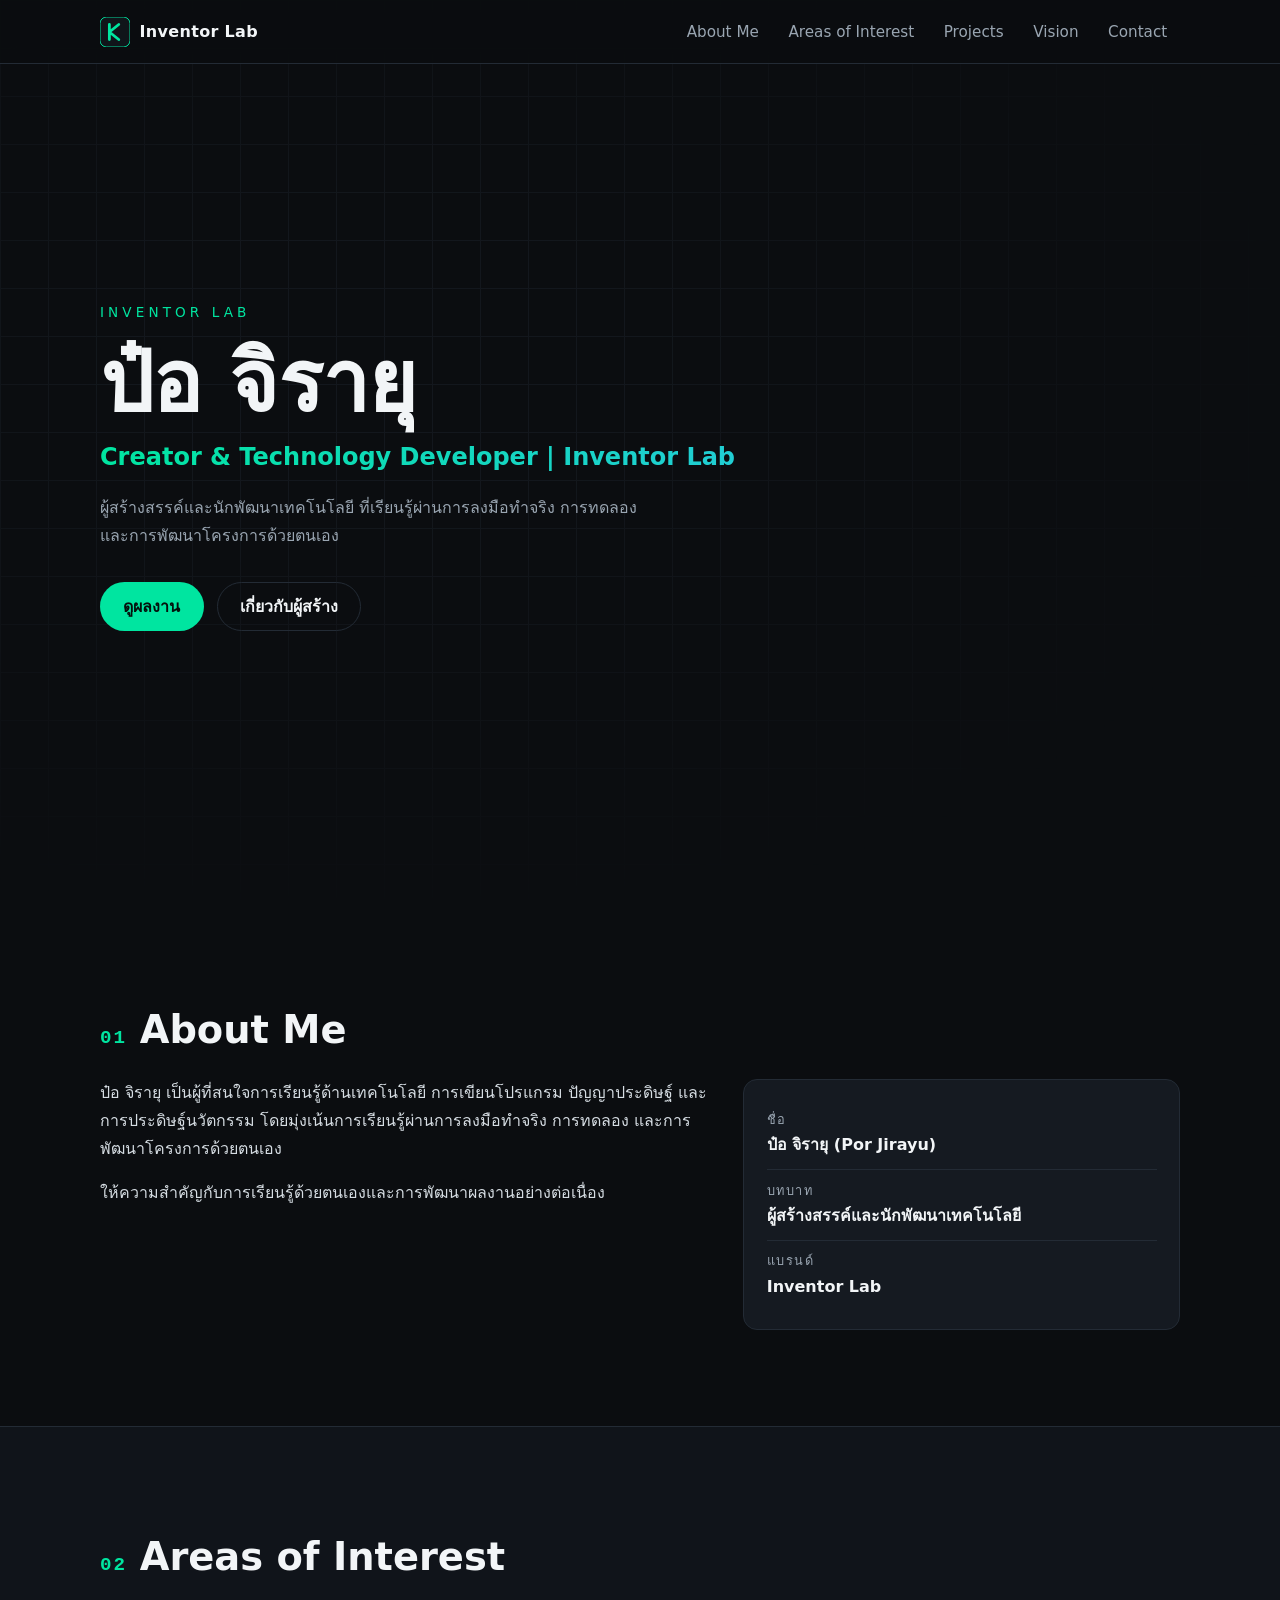
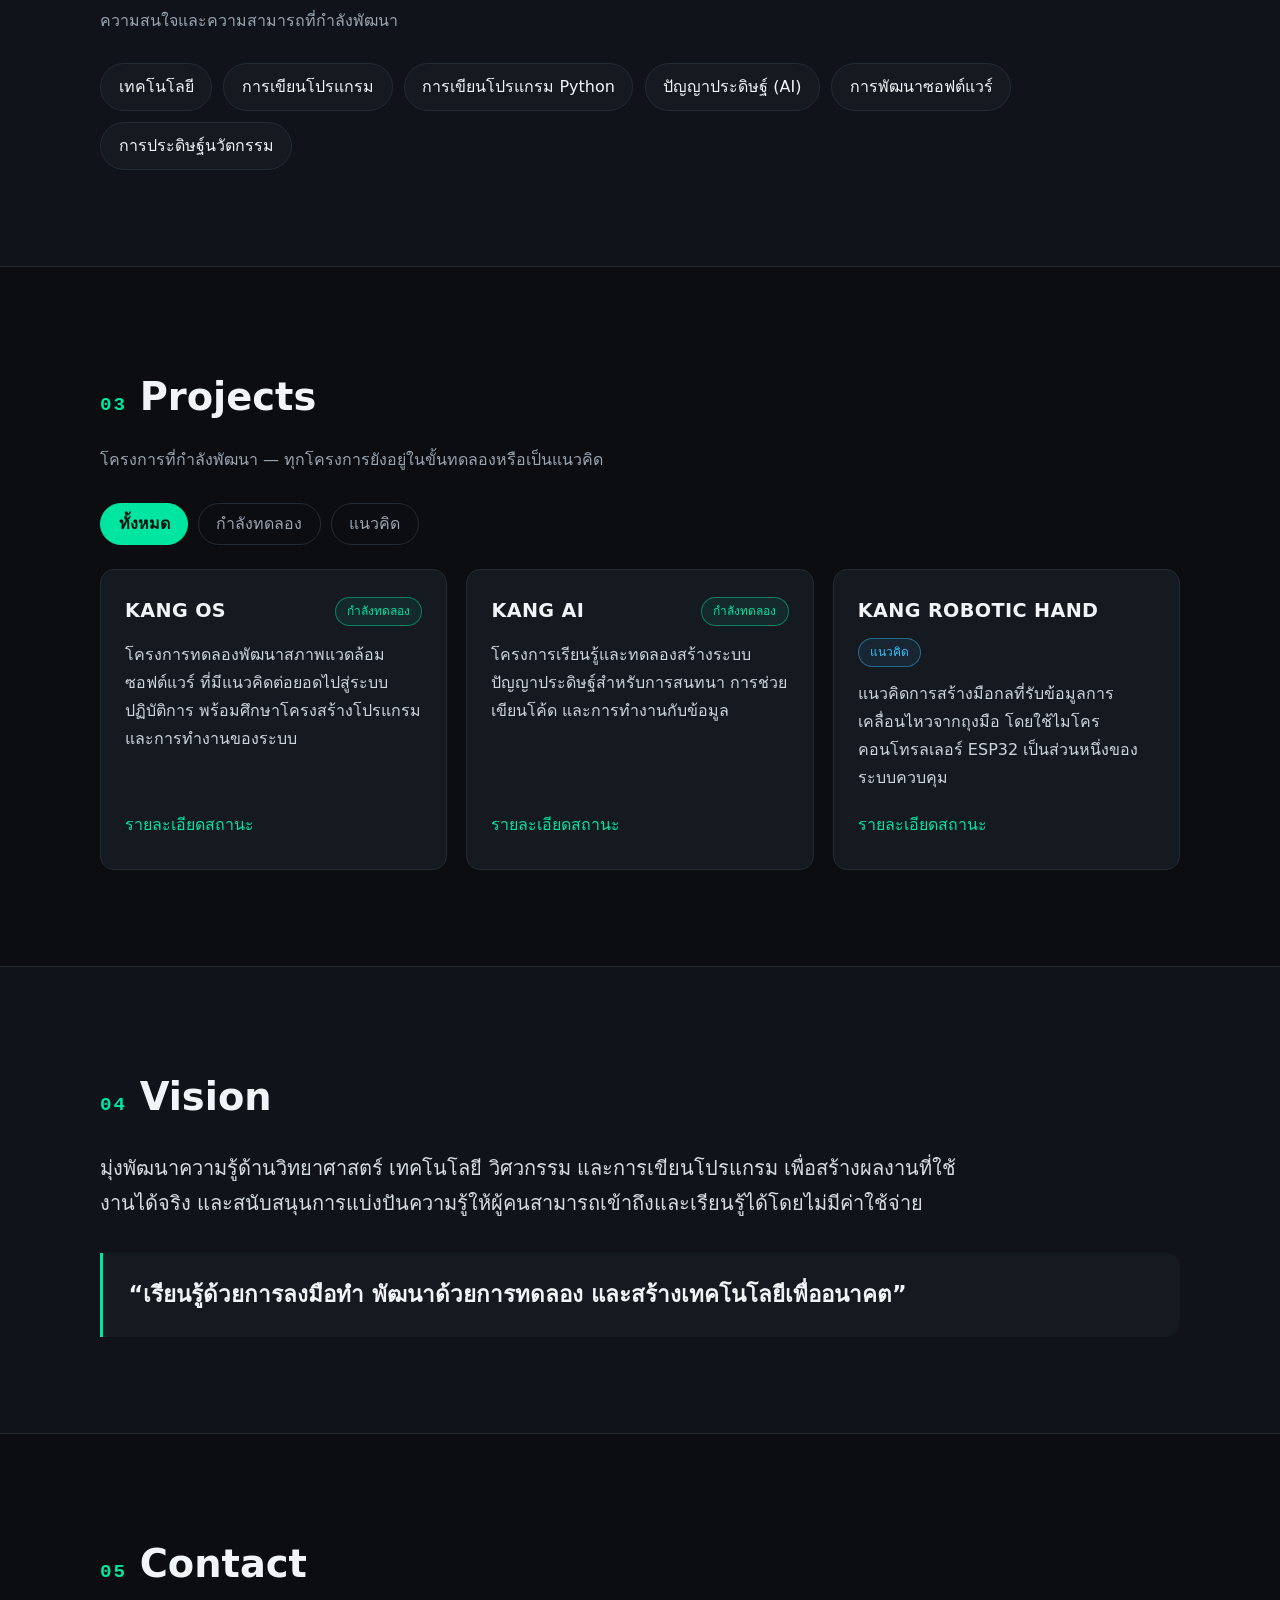
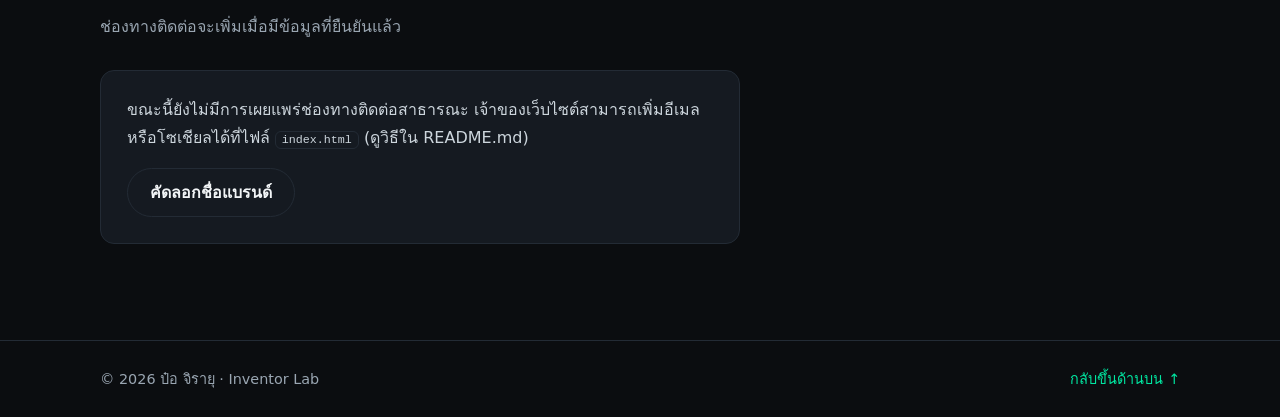
==== index.html @ e7d6ee00 "Inventor-leb" ====
<!DOCTYPE html>
<html lang="th">
<head>
  <meta charset="UTF-8">
  <meta name="viewport" content="width=device-width, initial-scale=1.0">
  <title>ป๋อ จิรายุ | Inventor Lab – Creator &amp; Technology Developer</title>
  <meta name="description" content="เว็บไซต์แนะนำตัวและผลงานของ ป๋อ จิรายุ (Por Jirayu) ผู้สร้างสรรค์และนักพัฒนาเทคโนโลยี ภายใต้ชื่อ Inventor Lab – KANG OS, KANG AI และ KANG ROBOTIC HAND">
  <meta name="author" content="ป๋อ จิรายุ">
  <meta name="theme-color" content="#0b0d10">
  <link rel="canonical" href="https://YOUR-USERNAME.github.io/YOUR-REPO/">

  <!-- Open Graph -->
  <meta property="og:type" content="website">
  <meta property="og:title" content="ป๋อ จิรายุ | Inventor Lab">
  <meta property="og:description" content="Creator &amp; Technology Developer – เรียนรู้ด้วยการลงมือทำ พัฒนาด้วยการทดลอง และสร้างเทคโนโลยีเพื่ออนาคต">
  <meta property="og:locale" content="th_TH">
  <meta property="og:url" content="https://YOUR-USERNAME.github.io/YOUR-REPO/">
  <meta name="twitter:card" content="summary">
  <meta name="twitter:title" content="ป๋อ จิรายุ | Inventor Lab">
  <meta name="twitter:description" content="Creator &amp; Technology Developer | Inventor Lab">

  <link rel="icon" href="data:image/svg+xml,%3Csvg xmlns='http://www.w3.org/2000/svg' viewBox='0 0 64 64'%3E%3Crect width='64' height='64' rx='14' fill='%230b0d10'/%3E%3Cpath d='M18 16v32M18 32l20-16M18 32l20 16' stroke='%2300e5a0' stroke-width='6' fill='none' stroke-linecap='round' stroke-linejoin='round'/%3E%3C/svg%3E">
  <link rel="stylesheet" href="style.css">

  <script type="application/ld+json">
  {
    "@context": "https://schema.org",
    "@type": "Person",
    "name": "ป๋อ จิรายุ",
    "alternateName": "Por Jirayu",
    "jobTitle": "ผู้สร้างสรรค์และนักพัฒนาเทคโนโลยี",
    "brand": { "@type": "Brand", "name": "Inventor Lab" },
    "knowsAbout": ["เทคโนโลยี", "การเขียนโปรแกรม", "ปัญญาประดิษฐ์", "การประดิษฐ์นวัตกรรม"]
  }
  </script>
</head>
<body>
  <a class="skip-link" href="#main">ข้ามไปยังเนื้อหา</a>

  <header class="site-header" id="top">
    <nav class="nav container" aria-label="เมนูหลัก">
      <a class="brand" href="#hero" aria-label="Inventor Lab – กลับสู่หน้าแรก">
        <svg class="brand-mark" viewBox="0 0 64 64" width="30" height="30" aria-hidden="true" focusable="false">
          <rect width="64" height="64" rx="14" fill="#10151a" stroke="#00e5a0" stroke-width="2"/>
          <path d="M20 16v32M20 32l20-16M20 32l20 16" stroke="#00e5a0" stroke-width="6" fill="none" stroke-linecap="round" stroke-linejoin="round"/>
        </svg>
        <span>Inventor&nbsp;Lab</span>
      </a>
      <button class="nav-toggle" id="navToggle" type="button" aria-expanded="false" aria-controls="navMenu" aria-label="เปิดหรือปิดเมนู">
        <span class="bar"></span><span class="bar"></span><span class="bar"></span>
      </button>
      <ul class="nav-menu" id="navMenu">
        <li><a href="#about">About Me</a></li>
        <li><a href="#interests">Areas of Interest</a></li>
        <li><a href="#projects">Projects</a></li>
        <li><a href="#vision">Vision</a></li>
        <li><a href="#contact">Contact</a></li>
      </ul>
    </nav>
    <div class="progress" id="progress" aria-hidden="true"></div>
  </header>

  <main id="main">
    <!-- HERO -->
    <section class="hero" id="hero" aria-labelledby="hero-title">
      <div class="container hero-inner">
        <p class="eyebrow reveal">Inventor Lab</p>
        <h1 id="hero-title" class="reveal">ป๋อ จิรายุ</h1>
        <p class="tagline reveal">Creator &amp; Technology Developer | Inventor Lab</p>
        <p class="hero-desc reveal">ผู้สร้างสรรค์และนักพัฒนาเทคโนโลยี ที่เรียนรู้ผ่านการลงมือทำจริง การทดลอง และการพัฒนาโครงการด้วยตนเอง</p>
        <div class="hero-actions reveal">
          <a class="btn btn-primary" href="#projects">ดูผลงาน</a>
          <a class="btn btn-ghost" href="#about">เกี่ยวกับผู้สร้าง</a>
        </div>
      </div>
      <div class="grid-bg" aria-hidden="true"></div>
    </section>

    <!-- ABOUT -->
    <section class="section" id="about" aria-labelledby="about-title">
      <div class="container">
        <h2 id="about-title" class="section-title reveal"><span class="idx">01</span> About Me</h2>
        <div class="about-grid">
          <div class="reveal">
            <p>ป๋อ จิรายุ เป็นผู้ที่สนใจการเรียนรู้ด้านเทคโนโลยี การเขียนโปรแกรม ปัญญาประดิษฐ์ และการประดิษฐ์นวัตกรรม โดยมุ่งเน้นการเรียนรู้ผ่านการลงมือทำจริง การทดลอง และการพัฒนาโครงการด้วยตนเอง</p>
            <p>ให้ความสำคัญกับการเรียนรู้ด้วยตนเองและการพัฒนาผลงานอย่างต่อเนื่อง</p>
          </div>
          <dl class="facts reveal">
            <div><dt>ชื่อ</dt><dd>ป๋อ จิรายุ (Por Jirayu)</dd></div>
            <div><dt>บทบาท</dt><dd>ผู้สร้างสรรค์และนักพัฒนาเทคโนโลยี</dd></div>
            <div><dt>แบรนด์</dt><dd>Inventor Lab</dd></div>
          </dl>
        </div>
      </div>
    </section>

    <!-- INTERESTS -->
    <section class="section alt" id="interests" aria-labelledby="interests-title">
      <div class="container">
        <h2 id="interests-title" class="section-title reveal"><span class="idx">02</span> Areas of Interest</h2>
        <p class="section-lead reveal">ความสนใจและความสามารถที่กำลังพัฒนา</p>
        <ul class="chips reveal">
          <li>เทคโนโลยี</li>
          <li>การเขียนโปรแกรม</li>
          <li>การเขียนโปรแกรม Python</li>
          <li>ปัญญาประดิษฐ์ (AI)</li>
          <li>การพัฒนาซอฟต์แวร์</li>
          <li>การประดิษฐ์นวัตกรรม</li>
        </ul>
      </div>
    </section>

    <!-- PROJECTS -->
    <section class="section" id="projects" aria-labelledby="projects-title">
      <div class="container">
        <h2 id="projects-title" class="section-title reveal"><span class="idx">03</span> Projects</h2>
        <p class="section-lead reveal">โครงการที่กำลังพัฒนา — ทุกโครงการยังอยู่ในขั้นทดลองหรือเป็นแนวคิด</p>

        <div class="filters reveal" role="group" aria-label="กรองโปรเจกต์ตามสถานะ">
          <button type="button" class="filter is-active" data-filter="all" aria-pressed="true">ทั้งหมด</button>
          <button type="button" class="filter" data-filter="experiment" aria-pressed="false">กำลังทดลอง</button>
          <button type="button" class="filter" data-filter="concept" aria-pressed="false">แนวคิด</button>
        </div>

        <div class="cards" id="cards">
          <article class="card reveal" data-status="experiment">
            <div class="card-top">
              <h3>KANG OS</h3>
              <span class="badge badge-exp">กำลังทดลอง</span>
            </div>
            <p>โครงการทดลองพัฒนาสภาพแวดล้อมซอฟต์แวร์ ที่มีแนวคิดต่อยอดไปสู่ระบบปฏิบัติการ พร้อมศึกษาโครงสร้างโปรแกรมและการทำงานของระบบ</p>
            <button type="button" class="card-more" aria-expanded="false">รายละเอียดสถานะ</button>
            <p class="card-note" hidden>ปัจจุบันเป็นโครงการทดลองและศึกษา ยังไม่ใช่ระบบปฏิบัติการที่สมบูรณ์หรือเผยแพร่แล้ว</p>
          </article>

          <article class="card reveal" data-status="experiment">
            <div class="card-top">
              <h3>KANG AI</h3>
              <span class="badge badge-exp">กำลังทดลอง</span>
            </div>
            <p>โครงการเรียนรู้และทดลองสร้างระบบปัญญาประดิษฐ์สำหรับการสนทนา การช่วยเขียนโค้ด และการทำงานกับข้อมูล</p>
            <button type="button" class="card-more" aria-expanded="false">รายละเอียดสถานะ</button>
            <p class="card-note" hidden>ปัจจุบันเป็นโครงการเรียนรู้และทดลอง ยังอยู่ระหว่างการพัฒนา</p>
          </article>

          <article class="card reveal" data-status="concept">
            <div class="card-top">
              <h3>KANG ROBOTIC HAND</h3>
              <span class="badge badge-concept">แนวคิด</span>
            </div>
            <p>แนวคิดการสร้างมือกลที่รับข้อมูลการเคลื่อนไหวจากถุงมือ โดยใช้ไมโครคอนโทรลเลอร์ ESP32 เป็นส่วนหนึ่งของระบบควบคุม</p>
            <button type="button" class="card-more" aria-expanded="false">รายละเอียดสถานะ</button>
            <p class="card-note" hidden>ปัจจุบันอยู่ในระดับแนวคิด ยังไม่ใช่ผลิตภัณฑ์ที่สร้างเสร็จ</p>
          </article>
        </div>
        <p class="empty" id="emptyMsg" hidden>ไม่มีโปรเจกต์ในหมวดนี้</p>
      </div>
    </section>

    <!-- VISION -->
    <section class="section alt" id="vision" aria-labelledby="vision-title">
      <div class="container">
        <h2 id="vision-title" class="section-title reveal"><span class="idx">04</span> Vision</h2>
        <p class="vision-text reveal">มุ่งพัฒนาความรู้ด้านวิทยาศาสตร์ เทคโนโลยี วิศวกรรม และการเขียนโปรแกรม เพื่อสร้างผลงานที่ใช้งานได้จริง และสนับสนุนการแบ่งปันความรู้ให้ผู้คนสามารถเข้าถึงและเรียนรู้ได้โดยไม่มีค่าใช้จ่าย</p>
        <blockquote class="quote reveal">
          <p>“เรียนรู้ด้วยการลงมือทำ พัฒนาด้วยการทดลอง และสร้างเทคโนโลยีเพื่ออนาคต”</p>
        </blockquote>
      </div>
    </section>

    <!-- CONTACT -->
    <section class="section" id="contact" aria-labelledby="contact-title">
      <div class="container">
        <h2 id="contact-title" class="section-title reveal"><span class="idx">05</span> Contact</h2>
        <p class="section-lead reveal">ช่องทางติดต่อจะเพิ่มเมื่อมีข้อมูลที่ยืนยันแล้ว</p>
        <div class="contact-box reveal">
          <p>ขณะนี้ยังไม่มีการเผยแพร่ช่องทางติดต่อสาธารณะ เจ้าของเว็บไซต์สามารถเพิ่มอีเมลหรือโซเชียลได้ที่ไฟล์ <code>index.html</code> (ดูวิธีใน README.md)</p>
          <button type="button" class="btn btn-ghost" id="copyBtn" data-copy="Inventor Lab – ป๋อ จิรายุ">คัดลอกชื่อแบรนด์</button>
          <span class="copy-status" id="copyStatus" role="status" aria-live="polite"></span>
        </div>
      </div>
    </section>
  </main>

  <footer class="site-footer">
    <div class="container footer-inner">
      <p>© <span id="year">2026</span> ป๋อ จิรายุ · Inventor Lab</p>
      <a href="#top">กลับขึ้นด้านบน ↑</a>
    </div>
  </footer>

  <script src="script.js" defer></script>
</body>
</html>
---- style.css ----
/* Inventor Lab – style.css */
:root {
  --bg: #0b0d10;
  --bg-alt: #10141a;
  --surface: #151a21;
  --border: #232b35;
  --text: #f2f5f7;
  --muted: #9aa6b2;
  --accent: #00e5a0;
  --accent-2: #38bdf8;
  --radius: 14px;
  --header-h: 64px;
}

*, *::before, *::after { box-sizing: border-box; }

html { scroll-behavior: smooth; scroll-padding-top: var(--header-h); }

body {
  margin: 0;
  font-family: "Noto Sans Thai", "Sarabun", system-ui, -apple-system, "Segoe UI", Roboto, sans-serif;
  background: var(--bg);
  color: var(--text);
  line-height: 1.75;
  -webkit-font-smoothing: antialiased;
}

img, svg { max-width: 100%; }
a { color: var(--accent); text-decoration: none; }
a:hover { text-decoration: underline; }
code { background: var(--surface); border: 1px solid var(--border); padding: 1px 6px; border-radius: 6px; font-size: .9em; }

.container { width: min(1080px, 100% - 2.5rem); margin-inline: auto; }

.skip-link {
  position: absolute; left: -999px; top: 0;
  background: var(--accent); color: #04110c; padding: .5rem 1rem; z-index: 200;
}
.skip-link:focus { left: .5rem; top: .5rem; }

:focus-visible { outline: 2px solid var(--accent-2); outline-offset: 3px; }

/* Header / Nav */
.site-header {
  position: fixed; inset: 0 0 auto 0; height: var(--header-h);
  background: rgba(11, 13, 16, .85);
  backdrop-filter: blur(10px);
  -webkit-backdrop-filter: blur(10px);
  border-bottom: 1px solid var(--border);
  z-index: 100;
}
.nav { height: var(--header-h); display: flex; align-items: center; justify-content: space-between; position: relative; }
.brand { display: flex; align-items: center; gap: .6rem; color: var(--text); font-weight: 700; letter-spacing: .02em; }
.brand:hover { text-decoration: none; }

.nav-menu { list-style: none; display: flex; gap: .25rem; margin: 0; padding: 0; }
.nav-menu a {
  display: block; padding: .5rem .8rem; border-radius: 8px;
  color: var(--muted); font-size: .95rem; transition: color .2s, background .2s;
}
.nav-menu a:hover { color: var(--text); background: var(--surface); text-decoration: none; }
.nav-menu a.active { color: var(--accent); }

.nav-toggle {
  display: none; background: none; border: 1px solid var(--border);
  border-radius: 10px; width: 44px; height: 44px; cursor: pointer;
  flex-direction: column; justify-content: center; align-items: center; gap: 5px;
}
.nav-toggle .bar { width: 20px; height: 2px; background: var(--text); transition: transform .25s, opacity .25s; }
.nav-toggle[aria-expanded="true"] .bar:nth-child(1) { transform: translateY(7px) rotate(45deg); }
.nav-toggle[aria-expanded="true"] .bar:nth-child(2) { opacity: 0; }
.nav-toggle[aria-expanded="true"] .bar:nth-child(3) { transform: translateY(-7px) rotate(-45deg); }

.progress {
  position: absolute; left: 0; bottom: -1px; height: 2px; width: 0;
  background: linear-gradient(90deg, var(--accent), var(--accent-2));
}

/* Hero */
.hero {
  position: relative; min-height: 100svh; display: flex; align-items: center;
  padding: calc(var(--header-h) + 2rem) 0 4rem; overflow: hidden;
}
.hero-inner { position: relative; z-index: 1; }
.eyebrow { color: var(--accent); letter-spacing: .3em; text-transform: uppercase; font-size: .85rem; margin: 0 0 .75rem; }
.hero h1 { font-size: clamp(2.6rem, 9vw, 5.2rem); line-height: 1.1; margin: 0 0 .5rem; letter-spacing: -.01em; }
.tagline {
  font-size: clamp(1.05rem, 3.2vw, 1.5rem); margin: 0 0 1rem; font-weight: 600;
  background: linear-gradient(90deg, var(--accent), var(--accent-2));
  -webkit-background-clip: text; background-clip: text; color: transparent;
}
.hero-desc { max-width: 56ch; color: var(--muted); margin: 0 0 2rem; }
.hero-actions { display: flex; flex-wrap: wrap; gap: .8rem; }

.grid-bg {
  position: absolute; inset: 0;
  background-image:
    linear-gradient(var(--border) 1px, transparent 1px),
    linear-gradient(90deg, var(--border) 1px, transparent 1px);
  background-size: 48px 48px;
  opacity: .35;
  -webkit-mask-image: radial-gradient(ellipse at 30% 40%, #000 20%, transparent 75%);
  mask-image: radial-gradient(ellipse at 30% 40%, #000 20%, transparent 75%);
}

/* Buttons */
.btn {
  display: inline-flex; align-items: center; justify-content: center;
  min-height: 46px; padding: .6rem 1.4rem; border-radius: 999px;
  font: inherit; font-weight: 600; cursor: pointer; border: 1px solid transparent;
  transition: transform .15s, background .2s, border-color .2s, color .2s;
}
.btn:hover { text-decoration: none; transform: translateY(-1px); }
.btn-primary { background: var(--accent); color: #04110c; }
.btn-primary:hover { background: #3cf0b8; }
.btn-ghost { background: transparent; color: var(--text); border-color: var(--border); }
.btn-ghost:hover { border-color: var(--accent); color: var(--accent); }

/* Sections */
.section { padding: clamp(3.5rem, 9vw, 6rem) 0; }
.section.alt { background: var(--bg-alt); border-block: 1px solid var(--border); }
.section-title { font-size: clamp(1.7rem, 5vw, 2.4rem); margin: 0 0 1rem; display: flex; align-items: baseline; gap: .8rem; }
.idx { color: var(--accent); font-size: .5em; font-family: ui-monospace, Menlo, Consolas, monospace; letter-spacing: .1em; }
.section-lead { color: var(--muted); margin: 0 0 1.8rem; }

/* About */
.about-grid { display: grid; grid-template-columns: 1.4fr 1fr; gap: 2rem; align-items: start; }
.about-grid p { margin: 0 0 1rem; color: #d6dde3; }
.facts { margin: 0; background: var(--surface); border: 1px solid var(--border); border-radius: var(--radius); padding: 1.2rem 1.4rem; }
.facts div { padding: .6rem 0; border-bottom: 1px solid var(--border); }
.facts div:last-child { border-bottom: 0; }
.facts dt { color: var(--muted); font-size: .8rem; text-transform: uppercase; letter-spacing: .12em; }
.facts dd { margin: 0; font-weight: 600; }

/* Chips */
.chips { list-style: none; padding: 0; margin: 0; display: flex; flex-wrap: wrap; gap: .7rem; }
.chips li {
  padding: .55rem 1.1rem; border: 1px solid var(--border); border-radius: 999px;
  background: var(--surface); transition: border-color .2s, color .2s;
}
.chips li:hover { border-color: var(--accent); color: var(--accent); }

/* Filters */
.filters { display: flex; flex-wrap: wrap; gap: .6rem; margin-bottom: 1.5rem; }
.filter {
  min-height: 42px; padding: .4rem 1.1rem; border-radius: 999px; cursor: pointer;
  background: transparent; color: var(--muted); border: 1px solid var(--border); font: inherit;
  transition: all .2s;
}
.filter:hover { color: var(--text); border-color: var(--muted); }
.filter.is-active { background: var(--accent); color: #04110c; border-color: var(--accent); font-weight: 600; }

/* Cards */
.cards { display: grid; grid-template-columns: repeat(auto-fit, minmax(270px, 1fr)); gap: 1.2rem; }
.card {
  background: var(--surface); border: 1px solid var(--border); border-radius: var(--radius);
  padding: 1.5rem; display: flex; flex-direction: column; gap: .8rem;
  transition: transform .2s, border-color .2s;
}
.card:hover { transform: translateY(-3px); border-color: var(--accent); }
.card.is-hidden { display: none; }
.card-top { display: flex; align-items: center; justify-content: space-between; gap: .6rem; flex-wrap: wrap; }
.card h3 { margin: 0; font-size: 1.2rem; letter-spacing: .02em; }
.card p { margin: 0; color: #cdd6dd; }
.badge { font-size: .75rem; padding: .2rem .7rem; border-radius: 999px; border: 1px solid; white-space: nowrap; }
.badge-exp { color: var(--accent); border-color: rgba(0, 229, 160, .45); background: rgba(0, 229, 160, .08); }
.badge-concept { color: var(--accent-2); border-color: rgba(56, 189, 248, .45); background: rgba(56, 189, 248, .08); }
.card-more {
  align-self: flex-start; margin-top: auto; background: none; border: 0; padding: .4rem 0;
  color: var(--accent); font: inherit; cursor: pointer; min-height: 40px;
}
.card-more:hover { text-decoration: underline; }
.card-note { font-size: .9rem; color: var(--muted) !important; border-left: 2px solid var(--accent); padding-left: .8rem; }
.empty { color: var(--muted); text-align: center; margin-top: 1.5rem; }

/* Vision */
.vision-text { font-size: clamp(1.05rem, 2.6vw, 1.25rem); max-width: 70ch; color: #d6dde3; }
.quote {
  margin: 2rem 0 0; padding: 1.4rem 1.6rem; border-left: 3px solid var(--accent);
  background: var(--surface); border-radius: 0 var(--radius) var(--radius) 0;
}
.quote p { margin: 0; font-size: clamp(1.1rem, 3vw, 1.4rem); font-weight: 600; }

/* Contact */
.contact-box { background: var(--surface); border: 1px solid var(--border); border-radius: var(--radius); padding: 1.6rem; max-width: 640px; }
.contact-box p { margin-top: 0; color: #cdd6dd; }
.copy-status { margin-left: .8rem; color: var(--accent); font-size: .9rem; }

/* Footer */
.site-footer { border-top: 1px solid var(--border); padding: 1.6rem 0; color: var(--muted); font-size: .9rem; }
.footer-inner { display: flex; justify-content: space-between; gap: 1rem; flex-wrap: wrap; }
.footer-inner p { margin: 0; }

/* Reveal animation */
.reveal { opacity: 0; transform: translateY(14px); transition: opacity .6s ease, transform .6s ease; }
.reveal.visible { opacity: 1; transform: none; }
.no-js .reveal { opacity: 1; transform: none; }

/* Responsive */
@media (max-width: 820px) {
  .nav-toggle { display: inline-flex; }
  .nav-menu {
    position: absolute; top: var(--header-h); left: -1.25rem; right: -1.25rem;
    flex-direction: column; gap: 0; padding: .5rem 1.25rem 1rem;
    background: rgba(11, 13, 16, .98); border-bottom: 1px solid var(--border);
    display: none;
  }
  .nav-menu.open { display: flex; }
  .nav-menu a { padding: .9rem .6rem; font-size: 1.05rem; }
  .about-grid { grid-template-columns: 1fr; }
}

@media (prefers-reduced-motion: reduce) {
  html { scroll-behavior: auto; }
  *, *::before, *::after { transition: none !important; animation: none !important; }
  .reveal { opacity: 1; transform: none; }
}
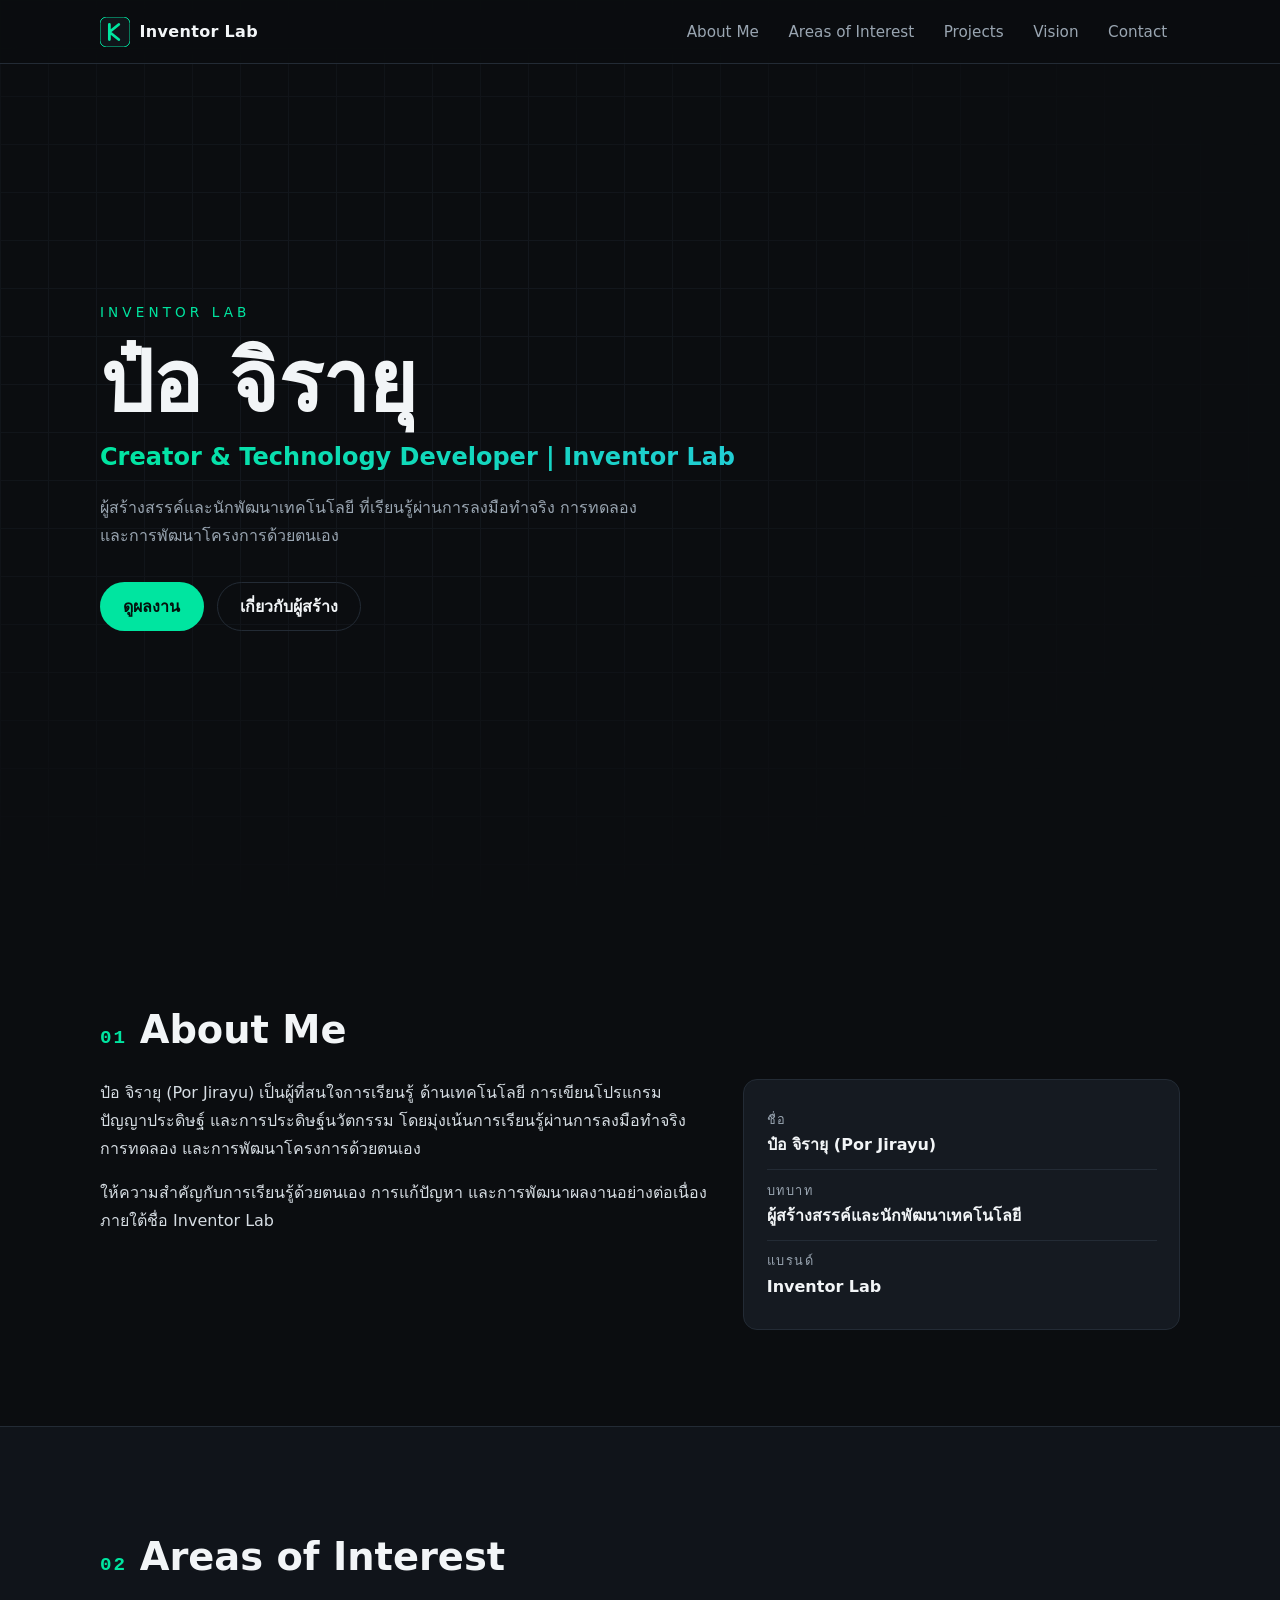
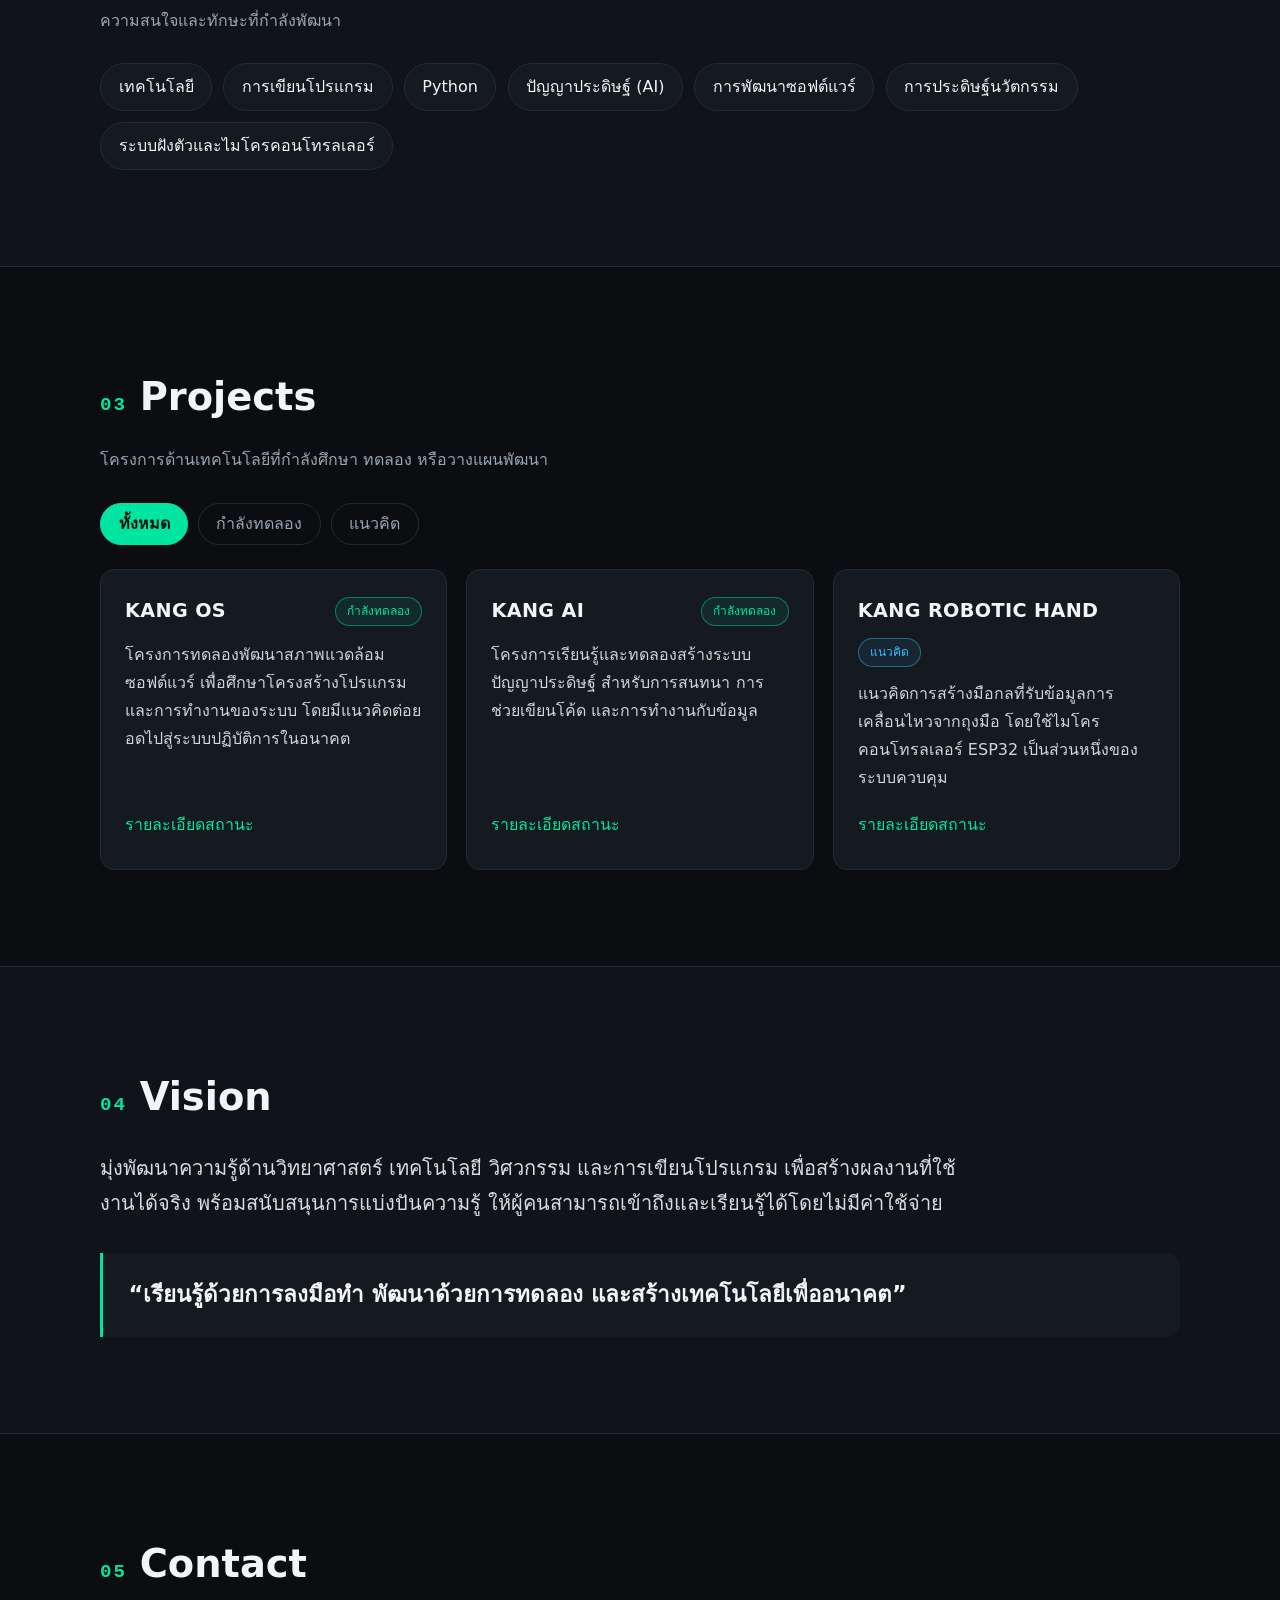
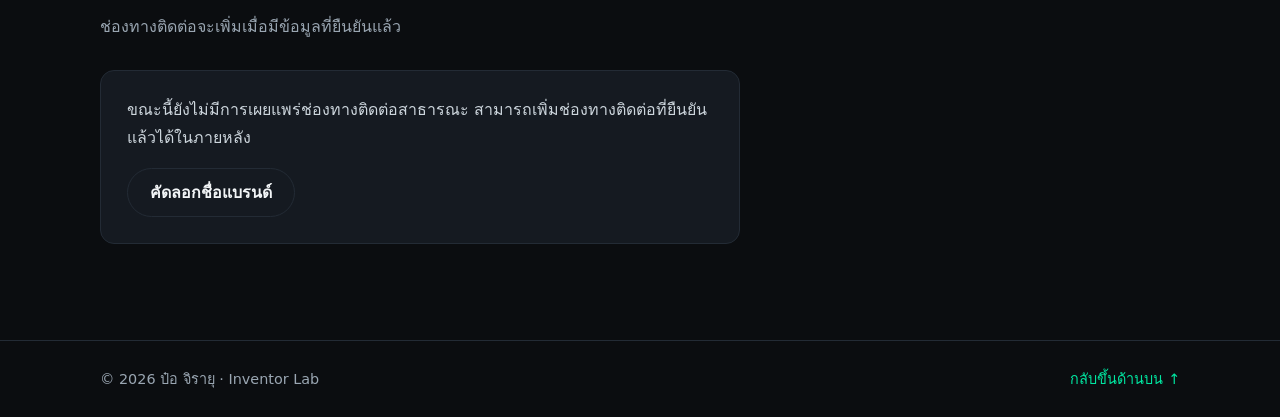
==== commit 36f7a566: "Revise index.html for official website content Updated the content and structure of the index.html f" ====
--- a/index.html
+++ b/index.html
@@ -1,194 +1 @@
-<!DOCTYPE html>
-<html lang="th">
-<head>
-  <meta charset="UTF-8">
-  <meta name="viewport" content="width=device-width, initial-scale=1.0">
-  <title>ป๋อ จิรายุ | Inventor Lab – Creator &amp; Technology Developer</title>
-  <meta name="description" content="เว็บไซต์แนะนำตัวและผลงานของ ป๋อ จิรายุ (Por Jirayu) ผู้สร้างสรรค์และนักพัฒนาเทคโนโลยี ภายใต้ชื่อ Inventor Lab – KANG OS, KANG AI และ KANG ROBOTIC HAND">
-  <meta name="author" content="ป๋อ จิรายุ">
-  <meta name="theme-color" content="#0b0d10">
-  <link rel="canonical" href="https://YOUR-USERNAME.github.io/YOUR-REPO/">
-
-  <!-- Open Graph -->
-  <meta property="og:type" content="website">
-  <meta property="og:title" content="ป๋อ จิรายุ | Inventor Lab">
-  <meta property="og:description" content="Creator &amp; Technology Developer – เรียนรู้ด้วยการลงมือทำ พัฒนาด้วยการทดลอง และสร้างเทคโนโลยีเพื่ออนาคต">
-  <meta property="og:locale" content="th_TH">
-  <meta property="og:url" content="https://YOUR-USERNAME.github.io/YOUR-REPO/">
-  <meta name="twitter:card" content="summary">
-  <meta name="twitter:title" content="ป๋อ จิรายุ | Inventor Lab">
-  <meta name="twitter:description" content="Creator &amp; Technology Developer | Inventor Lab">
-
-  <link rel="icon" href="data:image/svg+xml,%3Csvg xmlns='http://www.w3.org/2000/svg' viewBox='0 0 64 64'%3E%3Crect width='64' height='64' rx='14' fill='%230b0d10'/%3E%3Cpath d='M18 16v32M18 32l20-16M18 32l20 16' stroke='%2300e5a0' stroke-width='6' fill='none' stroke-linecap='round' stroke-linejoin='round'/%3E%3C/svg%3E">
-  <link rel="stylesheet" href="style.css">
-
-  <script type="application/ld+json">
-  {
-    "@context": "https://schema.org",
-    "@type": "Person",
-    "name": "ป๋อ จิรายุ",
-    "alternateName": "Por Jirayu",
-    "jobTitle": "ผู้สร้างสรรค์และนักพัฒนาเทคโนโลยี",
-    "brand": { "@type": "Brand", "name": "Inventor Lab" },
-    "knowsAbout": ["เทคโนโลยี", "การเขียนโปรแกรม", "ปัญญาประดิษฐ์", "การประดิษฐ์นวัตกรรม"]
-  }
-  </script>
-</head>
-<body>
-  <a class="skip-link" href="#main">ข้ามไปยังเนื้อหา</a>
-
-  <header class="site-header" id="top">
-    <nav class="nav container" aria-label="เมนูหลัก">
-      <a class="brand" href="#hero" aria-label="Inventor Lab – กลับสู่หน้าแรก">
-        <svg class="brand-mark" viewBox="0 0 64 64" width="30" height="30" aria-hidden="true" focusable="false">
-          <rect width="64" height="64" rx="14" fill="#10151a" stroke="#00e5a0" stroke-width="2"/>
-          <path d="M20 16v32M20 32l20-16M20 32l20 16" stroke="#00e5a0" stroke-width="6" fill="none" stroke-linecap="round" stroke-linejoin="round"/>
-        </svg>
-        <span>Inventor&nbsp;Lab</span>
-      </a>
-      <button class="nav-toggle" id="navToggle" type="button" aria-expanded="false" aria-controls="navMenu" aria-label="เปิดหรือปิดเมนู">
-        <span class="bar"></span><span class="bar"></span><span class="bar"></span>
-      </button>
-      <ul class="nav-menu" id="navMenu">
-        <li><a href="#about">About Me</a></li>
-        <li><a href="#interests">Areas of Interest</a></li>
-        <li><a href="#projects">Projects</a></li>
-        <li><a href="#vision">Vision</a></li>
-        <li><a href="#contact">Contact</a></li>
-      </ul>
-    </nav>
-    <div class="progress" id="progress" aria-hidden="true"></div>
-  </header>
-
-  <main id="main">
-    <!-- HERO -->
-    <section class="hero" id="hero" aria-labelledby="hero-title">
-      <div class="container hero-inner">
-        <p class="eyebrow reveal">Inventor Lab</p>
-        <h1 id="hero-title" class="reveal">ป๋อ จิรายุ</h1>
-        <p class="tagline reveal">Creator &amp; Technology Developer | Inventor Lab</p>
-        <p class="hero-desc reveal">ผู้สร้างสรรค์และนักพัฒนาเทคโนโลยี ที่เรียนรู้ผ่านการลงมือทำจริง การทดลอง และการพัฒนาโครงการด้วยตนเอง</p>
-        <div class="hero-actions reveal">
-          <a class="btn btn-primary" href="#projects">ดูผลงาน</a>
-          <a class="btn btn-ghost" href="#about">เกี่ยวกับผู้สร้าง</a>
-        </div>
-      </div>
-      <div class="grid-bg" aria-hidden="true"></div>
-    </section>
-
-    <!-- ABOUT -->
-    <section class="section" id="about" aria-labelledby="about-title">
-      <div class="container">
-        <h2 id="about-title" class="section-title reveal"><span class="idx">01</span> About Me</h2>
-        <div class="about-grid">
-          <div class="reveal">
-            <p>ป๋อ จิรายุ เป็นผู้ที่สนใจการเรียนรู้ด้านเทคโนโลยี การเขียนโปรแกรม ปัญญาประดิษฐ์ และการประดิษฐ์นวัตกรรม โดยมุ่งเน้นการเรียนรู้ผ่านการลงมือทำจริง การทดลอง และการพัฒนาโครงการด้วยตนเอง</p>
-            <p>ให้ความสำคัญกับการเรียนรู้ด้วยตนเองและการพัฒนาผลงานอย่างต่อเนื่อง</p>
-          </div>
-          <dl class="facts reveal">
-            <div><dt>ชื่อ</dt><dd>ป๋อ จิรายุ (Por Jirayu)</dd></div>
-            <div><dt>บทบาท</dt><dd>ผู้สร้างสรรค์และนักพัฒนาเทคโนโลยี</dd></div>
-            <div><dt>แบรนด์</dt><dd>Inventor Lab</dd></div>
-          </dl>
-        </div>
-      </div>
-    </section>
-
-    <!-- INTERESTS -->
-    <section class="section alt" id="interests" aria-labelledby="interests-title">
-      <div class="container">
-        <h2 id="interests-title" class="section-title reveal"><span class="idx">02</span> Areas of Interest</h2>
-        <p class="section-lead reveal">ความสนใจและความสามารถที่กำลังพัฒนา</p>
-        <ul class="chips reveal">
-          <li>เทคโนโลยี</li>
-          <li>การเขียนโปรแกรม</li>
-          <li>การเขียนโปรแกรม Python</li>
-          <li>ปัญญาประดิษฐ์ (AI)</li>
-          <li>การพัฒนาซอฟต์แวร์</li>
-          <li>การประดิษฐ์นวัตกรรม</li>
-        </ul>
-      </div>
-    </section>
-
-    <!-- PROJECTS -->
-    <section class="section" id="projects" aria-labelledby="projects-title">
-      <div class="container">
-        <h2 id="projects-title" class="section-title reveal"><span class="idx">03</span> Projects</h2>
-        <p class="section-lead reveal">โครงการที่กำลังพัฒนา — ทุกโครงการยังอยู่ในขั้นทดลองหรือเป็นแนวคิด</p>
-
-        <div class="filters reveal" role="group" aria-label="กรองโปรเจกต์ตามสถานะ">
-          <button type="button" class="filter is-active" data-filter="all" aria-pressed="true">ทั้งหมด</button>
-          <button type="button" class="filter" data-filter="experiment" aria-pressed="false">กำลังทดลอง</button>
-          <button type="button" class="filter" data-filter="concept" aria-pressed="false">แนวคิด</button>
-        </div>
-
-        <div class="cards" id="cards">
-          <article class="card reveal" data-status="experiment">
-            <div class="card-top">
-              <h3>KANG OS</h3>
-              <span class="badge badge-exp">กำลังทดลอง</span>
-            </div>
-            <p>โครงการทดลองพัฒนาสภาพแวดล้อมซอฟต์แวร์ ที่มีแนวคิดต่อยอดไปสู่ระบบปฏิบัติการ พร้อมศึกษาโครงสร้างโปรแกรมและการทำงานของระบบ</p>
-            <button type="button" class="card-more" aria-expanded="false">รายละเอียดสถานะ</button>
-            <p class="card-note" hidden>ปัจจุบันเป็นโครงการทดลองและศึกษา ยังไม่ใช่ระบบปฏิบัติการที่สมบูรณ์หรือเผยแพร่แล้ว</p>
-          </article>
-
-          <article class="card reveal" data-status="experiment">
-            <div class="card-top">
-              <h3>KANG AI</h3>
-              <span class="badge badge-exp">กำลังทดลอง</span>
-            </div>
-            <p>โครงการเรียนรู้และทดลองสร้างระบบปัญญาประดิษฐ์สำหรับการสนทนา การช่วยเขียนโค้ด และการทำงานกับข้อมูล</p>
-            <button type="button" class="card-more" aria-expanded="false">รายละเอียดสถานะ</button>
-            <p class="card-note" hidden>ปัจจุบันเป็นโครงการเรียนรู้และทดลอง ยังอยู่ระหว่างการพัฒนา</p>
-          </article>
-
-          <article class="card reveal" data-status="concept">
-            <div class="card-top">
-              <h3>KANG ROBOTIC HAND</h3>
-              <span class="badge badge-concept">แนวคิด</span>
-            </div>
-            <p>แนวคิดการสร้างมือกลที่รับข้อมูลการเคลื่อนไหวจากถุงมือ โดยใช้ไมโครคอนโทรลเลอร์ ESP32 เป็นส่วนหนึ่งของระบบควบคุม</p>
-            <button type="button" class="card-more" aria-expanded="false">รายละเอียดสถานะ</button>
-            <p class="card-note" hidden>ปัจจุบันอยู่ในระดับแนวคิด ยังไม่ใช่ผลิตภัณฑ์ที่สร้างเสร็จ</p>
-          </article>
-        </div>
-        <p class="empty" id="emptyMsg" hidden>ไม่มีโปรเจกต์ในหมวดนี้</p>
-      </div>
-    </section>
-
-    <!-- VISION -->
-    <section class="section alt" id="vision" aria-labelledby="vision-title">
-      <div class="container">
-        <h2 id="vision-title" class="section-title reveal"><span class="idx">04</span> Vision</h2>
-        <p class="vision-text reveal">มุ่งพัฒนาความรู้ด้านวิทยาศาสตร์ เทคโนโลยี วิศวกรรม และการเขียนโปรแกรม เพื่อสร้างผลงานที่ใช้งานได้จริง และสนับสนุนการแบ่งปันความรู้ให้ผู้คนสามารถเข้าถึงและเรียนรู้ได้โดยไม่มีค่าใช้จ่าย</p>
-        <blockquote class="quote reveal">
-          <p>“เรียนรู้ด้วยการลงมือทำ พัฒนาด้วยการทดลอง และสร้างเทคโนโลยีเพื่ออนาคต”</p>
-        </blockquote>
-      </div>
-    </section>
-
-    <!-- CONTACT -->
-    <section class="section" id="contact" aria-labelledby="contact-title">
-      <div class="container">
-        <h2 id="contact-title" class="section-title reveal"><span class="idx">05</span> Contact</h2>
-        <p class="section-lead reveal">ช่องทางติดต่อจะเพิ่มเมื่อมีข้อมูลที่ยืนยันแล้ว</p>
-        <div class="contact-box reveal">
-          <p>ขณะนี้ยังไม่มีการเผยแพร่ช่องทางติดต่อสาธารณะ เจ้าของเว็บไซต์สามารถเพิ่มอีเมลหรือโซเชียลได้ที่ไฟล์ <code>index.html</code> (ดูวิธีใน README.md)</p>
-          <button type="button" class="btn btn-ghost" id="copyBtn" data-copy="Inventor Lab – ป๋อ จิรายุ">คัดลอกชื่อแบรนด์</button>
-          <span class="copy-status" id="copyStatus" role="status" aria-live="polite"></span>
-        </div>
-      </div>
-    </section>
-  </main>
-
-  <footer class="site-footer">
-    <div class="container footer-inner">
-      <p>© <span id="year">2026</span> ป๋อ จิรายุ · Inventor Lab</p>
-      <a href="#top">กลับขึ้นด้านบน ↑</a>
-    </div>
-  </footer>
-
-  <script src="script.js" defer></script>
-</body>
-</html>
+<!DOCTYPE html> <html lang="th"> <head> <meta charset="UTF-8"> <meta name="viewport" content="width=device-width, initial-scale=1.0"> <title>ป๋อ จิรายุ | Inventor Lab — Creator &amp; Technology Developer</title> <meta name="description" content="เว็บไซต์อย่างเป็นทางการของ ป๋อ จิรายุ (Por Jirayu) ผู้สร้างสรรค์และนักพัฒนาเทคโนโลยี Inventor Lab นำเสนอโปรเจกต์ KANG OS, KANG AI และ KANG ROBOTIC HAND"> <meta name="author" content="ป๋อ จิรายุ"> <meta name="robots" content="index, follow, max-image-preview:large"> <meta name="theme-color" content="#0b0d10"> <link rel="canonical" href="https://jiloo271.github.io/inventor-lab/"> <!-- Open Graph: Social Sharing --> <meta property="og:type" content="website"> <meta property="og:locale" content="th_TH"> <meta property="og:site_name" content="Inventor Lab"> <meta property="og:title" content="ป๋อ จิรายุ | Inventor Lab"> <meta property="og:description" content="Creator &amp; Technology Developer — เรียนรู้ด้วยการลงมือทำ ทดลอง และสร้างเทคโนโลยีเพื่ออนาคต"> <meta property="og:url" content="https://jiloo271.github.io/inventor-lab/"> <!-- Twitter / X --> <meta name="twitter:card" content="summary"> <meta name="twitter:title" content="ป๋อ จิรายุ | Inventor Lab"> <meta name="twitter:description" content="Creator &amp; Technology Developer | KANG OS, KANG AI และ KANG ROBOTIC HAND"> <!-- Favicon --> <link rel="icon" href="data:image/svg+xml,%3Csvg xmlns='http://www.w3.org/2000/svg' viewBox='0 0 64 64'%3E%3Crect width='64' height='64' rx='14' fill='%230b0d10'/%3E%3Cpath d='M18 16v32M18 32l20-16M18 32l20 16' stroke='%2300e5a0' stroke-width='6' fill='none' stroke-linecap='round' stroke-linejoin='round'/%3E%3C/svg%3E"> <!-- Main Stylesheet --> <link rel="stylesheet" href="style.css"> <!-- Structured Data: Person + Website --> <script type="application/ld+json"> { "@context": "https://schema.org", "@graph": [ { "@type": "WebSite", "@id": "https://jiloo271.github.io/inventor-lab/#website", "url": "https://jiloo271.github.io/inventor-lab/", "name": "Inventor Lab", "description": "เว็บไซต์นำเสนอผลงานและโครงการด้านเทคโนโลยีของ ป๋อ จิรายุ", "inLanguage": "th-TH", "publisher": { "@id": "https://jiloo271.github.io/inventor-lab/#person" } }, { "@type": "Person", "@id": "https://jiloo271.github.io/inventor-lab/#person", "name": "ป๋อ จิรายุ", "alternateName": "Por Jirayu", "url": "https://jiloo271.github.io/inventor-lab/", "jobTitle": "ผู้สร้างสรรค์และนักพัฒนาเทคโนโลยี", "brand": { "@type": "Brand", "name": "Inventor Lab" }, "knowsAbout": [ "เทคโนโลยี", "การเขียนโปรแกรม", "Python", "ปัญญาประดิษฐ์", "การพัฒนาซอฟต์แวร์", "การประดิษฐ์นวัตกรรม" ] } ] } </script> </head> <body> <a class="skip-link" href="#main">ข้ามไปยังเนื้อหา</a> <!-- HEADER --> <header class="site-header" id="top"> <nav class="nav container" aria-label="เมนูหลัก"> <a class="brand" href="#hero" aria-label="Inventor Lab กลับสู่หน้าแรก"> <svg class="brand-mark" viewBox="0 0 64 64" width="30" height="30" aria-hidden="true" focusable="false"> <rect width="64" height="64" rx="14" fill="#10151a" stroke="#00e5a0" stroke-width="2"/> <path d="M20 16v32M20 32l20-16M20 32l20 16" stroke="#00e5a0" stroke-width="6" fill="none" stroke-linecap="round" stroke-linejoin="round"/> </svg> <span>Inventor&nbsp;Lab</span> </a> <button class="nav-toggle" id="navToggle" type="button" aria-expanded="false" aria-controls="navMenu" aria-label="เปิดหรือปิดเมนู"> <span class="bar"></span> <span class="bar"></span> <span class="bar"></span> </button> <ul class="nav-menu" id="navMenu"> <li><a href="#about">About Me</a></li> <li><a href="#interests">Areas of Interest</a></li> <li><a href="#projects">Projects</a></li> <li><a href="#vision">Vision</a></li> <li><a href="#contact">Contact</a></li> </ul> </nav> <div class="progress" id="progress" aria-hidden="true" style="width:0%"></div> </header> <main id="main"> <!-- HERO --> <section class="hero" id="hero" aria-labelledby="hero-title"> <div class="container hero-inner"> <p class="eyebrow reveal">Inventor Lab</p> <h1 id="hero-title" class="reveal">ป๋อ จิรายุ</h1> <p class="tagline reveal"> Creator &amp; Technology Developer | Inventor Lab </p> <p class="hero-desc reveal"> ผู้สร้างสรรค์และนักพัฒนาเทคโนโลยี ที่เรียนรู้ผ่านการลงมือทำจริง การทดลอง และการพัฒนาโครงการด้วยตนเอง </p> <div class="hero-actions reveal"> <a class="btn btn-primary" href="#projects">ดูผลงาน</a> <a class="btn btn-ghost" href="#about">เกี่ยวกับผู้สร้าง</a> </div> </div> <div class="grid-bg" aria-hidden="true"></div> </section> <!-- ABOUT --> <section class="section" id="about" aria-labelledby="about-title"> <div class="container"> <h2 id="about-title" class="section-title reveal"> <span class="idx">01</span> About Me </h2> <div class="about-grid"> <div class="reveal"> <p> ป๋อ จิรายุ (Por Jirayu) เป็นผู้ที่สนใจการเรียนรู้ ด้านเทคโนโลยี การเขียนโปรแกรม ปัญญาประดิษฐ์ และการประดิษฐ์นวัตกรรม โดยมุ่งเน้นการเรียนรู้ผ่านการลงมือทำจริง การทดลอง และการพัฒนาโครงการด้วยตนเอง </p> <p> ให้ความสำคัญกับการเรียนรู้ด้วยตนเอง การแก้ปัญหา และการพัฒนาผลงานอย่างต่อเนื่อง ภายใต้ชื่อ Inventor Lab </p> </div> <dl class="facts reveal"> <div> <dt>ชื่อ</dt> <dd>ป๋อ จิรายุ (Por Jirayu)</dd> </div> <div> <dt>บทบาท</dt> <dd>ผู้สร้างสรรค์และนักพัฒนาเทคโนโลยี</dd> </div> <div> <dt>แบรนด์</dt> <dd>Inventor Lab</dd> </div> </dl> </div> </div> </section> <!-- INTERESTS --> <section class="section alt" id="interests" aria-labelledby="interests-title"> <div class="container"> <h2 id="interests-title" class="section-title reveal"> <span class="idx">02</span> Areas of Interest </h2> <p class="section-lead reveal"> ความสนใจและทักษะที่กำลังพัฒนา </p> <ul class="chips reveal"> <li>เทคโนโลยี</li> <li>การเขียนโปรแกรม</li> <li>Python</li> <li>ปัญญาประดิษฐ์ (AI)</li> <li>การพัฒนาซอฟต์แวร์</li> <li>การประดิษฐ์นวัตกรรม</li> <li>ระบบฝังตัวและไมโครคอนโทรลเลอร์</li> </ul> </div> </section> <!-- PROJECTS --> <section class="section" id="projects" aria-labelledby="projects-title"> <div class="container"> <h2 id="projects-title" class="section-title reveal"> <span class="idx">03</span> Projects </h2> <p class="section-lead reveal"> โครงการด้านเทคโนโลยีที่กำลังศึกษา ทดลอง หรือวางแผนพัฒนา </p> <div class="filters reveal" role="group" aria-label="กรองโปรเจกต์ตามสถานะ"> <button type="button" class="filter is-active" data-filter="all" aria-pressed="true"> ทั้งหมด </button> <button type="button" class="filter" data-filter="experiment" aria-pressed="false"> กำลังทดลอง </button> <button type="button" class="filter" data-filter="concept" aria-pressed="false"> แนวคิด </button> </div> <div class="cards" id="cards"> <article class="card reveal" data-status="experiment"> <div class="card-top"> <h3>KANG OS</h3> <span class="badge badge-exp">กำลังทดลอง</span> </div> <p> โครงการทดลองพัฒนาสภาพแวดล้อมซอฟต์แวร์ เพื่อศึกษาโครงสร้างโปรแกรมและการทำงานของระบบ โดยมีแนวคิดต่อยอดไปสู่ระบบปฏิบัติการในอนาคต </p> <button type="button" class="card-more" aria-expanded="false"> รายละเอียดสถานะ </button> <p class="card-note" hidden> อยู่ในขั้นทดลองและศึกษา ยังไม่ใช่ระบบปฏิบัติการที่สมบูรณ์ </p> </article> <article class="card reveal" data-status="experiment"> <div class="card-top"> <h3>KANG AI</h3> <span class="badge badge-exp">กำลังทดลอง</span> </div> <p> โครงการเรียนรู้และทดลองสร้างระบบปัญญาประดิษฐ์ สำหรับการสนทนา การช่วยเขียนโค้ด และการทำงานกับข้อมูล </p> <button type="button" class="card-more" aria-expanded="false"> รายละเอียดสถานะ </button> <p class="card-note" hidden> อยู่ระหว่างการพัฒนาและทดลองความสามารถต่าง ๆ </p> </article> <article class="card reveal" data-status="concept"> <div class="card-top"> <h3>KANG ROBOTIC HAND</h3> <span class="badge badge-concept">แนวคิด</span> </div> <p> แนวคิดการสร้างมือกลที่รับข้อมูลการเคลื่อนไหวจากถุงมือ โดยใช้ไมโครคอนโทรลเลอร์ ESP32 เป็นส่วนหนึ่งของระบบควบคุม </p> <button type="button" class="card-more" aria-expanded="false"> รายละเอียดสถานะ </button> <p class="card-note" hidden> อยู่ในขั้นแนวคิดและวางแผนพัฒนา ยังไม่ใช่ผลิตภัณฑ์ที่สร้างเสร็จ </p> </article> </div> <p class="empty" id="emptyMsg" hidden> ไม่มีโปรเจกต์ในหมวดนี้ </p> </div> </section> <!-- VISION --> <section class="section alt" id="vision" aria-labelledby="vision-title"> <div class="container"> <h2 id="vision-title" class="section-title reveal"> <span class="idx">04</span> Vision </h2> <p class="vision-text reveal"> มุ่งพัฒนาความรู้ด้านวิทยาศาสตร์ เทคโนโลยี วิศวกรรม และการเขียนโปรแกรม เพื่อสร้างผลงานที่ใช้งานได้จริง พร้อมสนับสนุนการแบ่งปันความรู้ ให้ผู้คนสามารถเข้าถึงและเรียนรู้ได้โดยไม่มีค่าใช้จ่าย </p> <blockquote class="quote reveal"> <p> “เรียนรู้ด้วยการลงมือทำ พัฒนาด้วยการทดลอง และสร้างเทคโนโลยีเพื่ออนาคต” </p> </blockquote> </div> </section> <!-- CONTACT --> <section class="section" id="contact" aria-labelledby="contact-title"> <div class="container"> <h2 id="contact-title" class="section-title reveal"> <span class="idx">05</span> Contact </h2> <p class="section-lead reveal"> ช่องทางติดต่อจะเพิ่มเมื่อมีข้อมูลที่ยืนยันแล้ว </p> <div class="contact-box reveal"> <p> ขณะนี้ยังไม่มีการเผยแพร่ช่องทางติดต่อสาธารณะ สามารถเพิ่มช่องทางติดต่อที่ยืนยันแล้วได้ในภายหลัง </p> <button type="button" class="btn btn-ghost" id="copyBtn" data-copy="Inventor Lab – ป๋อ จิรายุ"> คัดลอกชื่อแบรนด์ </button> <span class="copy-status" id="copyStatus" role="status" aria-live="polite"></span> </div> </div> </section> </main> <!-- FOOTER --> <footer class="site-footer"> <div class="container footer-inner"> <p> © <span id="year">2026</span> ป๋อ จิรายุ · Inventor Lab </p> <a href="#top">กลับขึ้นด้านบน ↑</a> </div> </footer> <!-- Main JavaScript --> <script src="script.js" defer></script> </body> </html> 
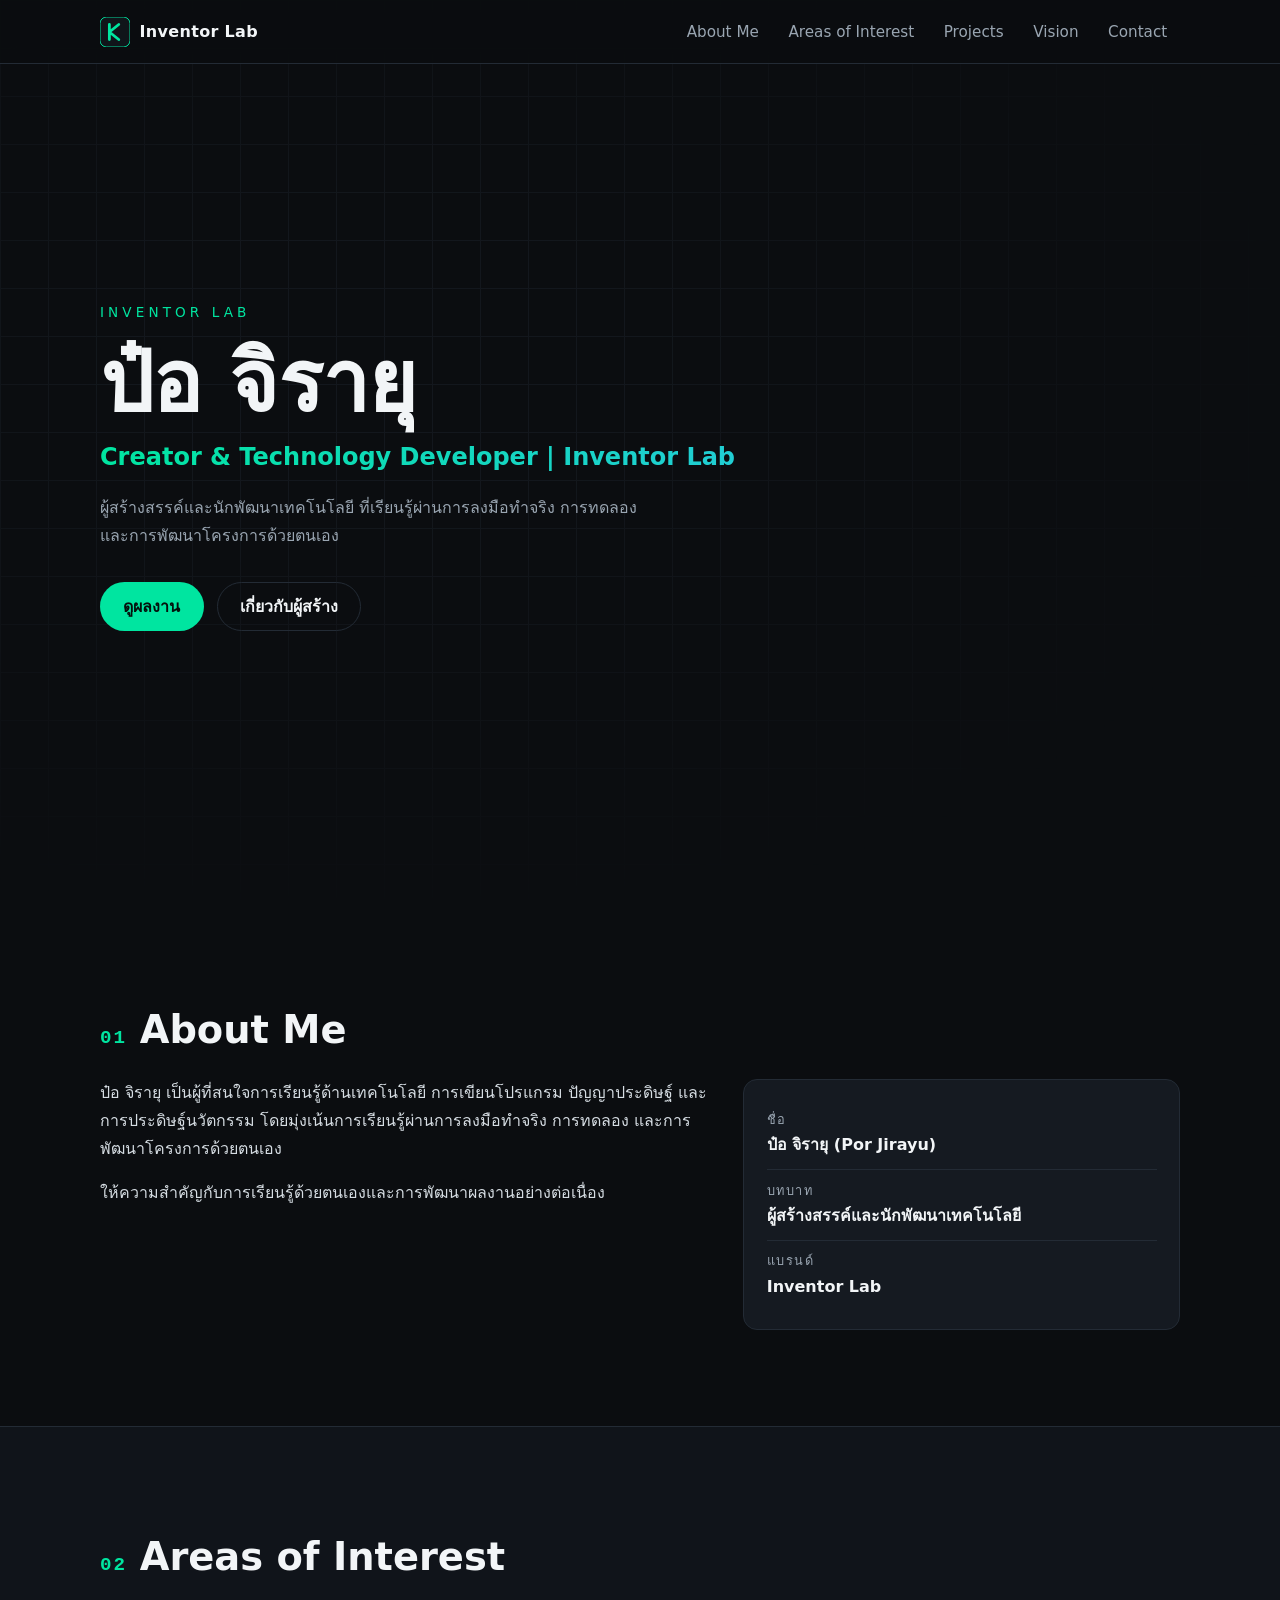
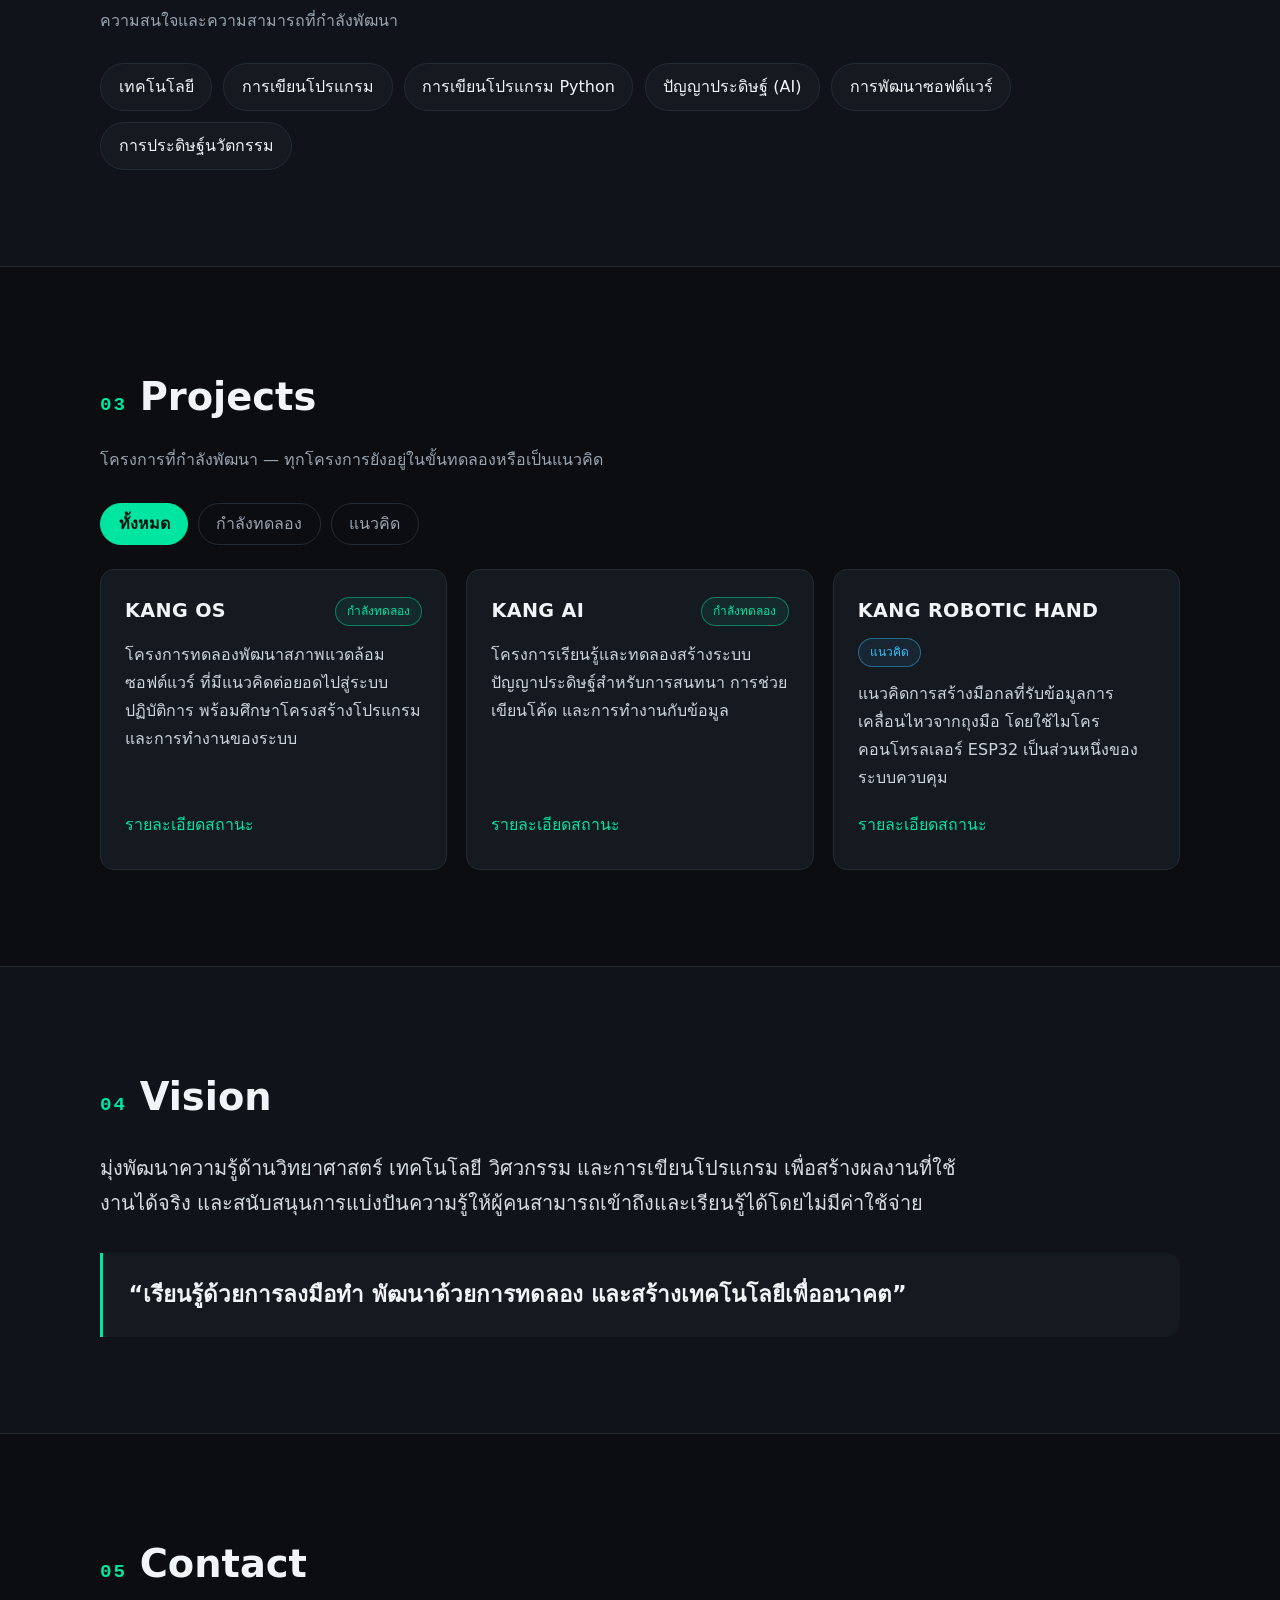
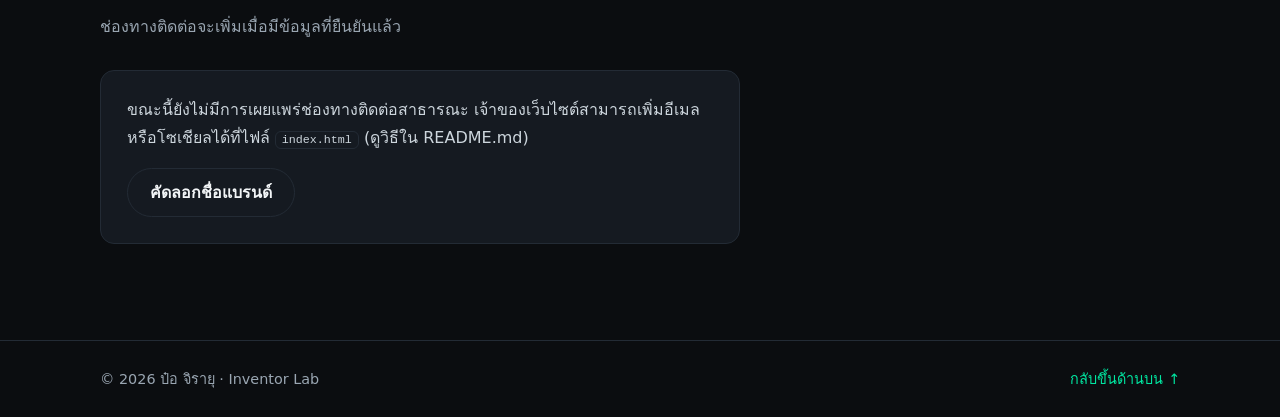
==== commit a9054603: "Add files via upload" ====
--- a/index.html
+++ b/index.html
@@ -1 +1,194 @@
-<!DOCTYPE html> <html lang="th"> <head> <meta charset="UTF-8"> <meta name="viewport" content="width=device-width, initial-scale=1.0"> <title>ป๋อ จิรายุ | Inventor Lab — Creator &amp; Technology Developer</title> <meta name="description" content="เว็บไซต์อย่างเป็นทางการของ ป๋อ จิรายุ (Por Jirayu) ผู้สร้างสรรค์และนักพัฒนาเทคโนโลยี Inventor Lab นำเสนอโปรเจกต์ KANG OS, KANG AI และ KANG ROBOTIC HAND"> <meta name="author" content="ป๋อ จิรายุ"> <meta name="robots" content="index, follow, max-image-preview:large"> <meta name="theme-color" content="#0b0d10"> <link rel="canonical" href="https://jiloo271.github.io/inventor-lab/"> <!-- Open Graph: Social Sharing --> <meta property="og:type" content="website"> <meta property="og:locale" content="th_TH"> <meta property="og:site_name" content="Inventor Lab"> <meta property="og:title" content="ป๋อ จิรายุ | Inventor Lab"> <meta property="og:description" content="Creator &amp; Technology Developer — เรียนรู้ด้วยการลงมือทำ ทดลอง และสร้างเทคโนโลยีเพื่ออนาคต"> <meta property="og:url" content="https://jiloo271.github.io/inventor-lab/"> <!-- Twitter / X --> <meta name="twitter:card" content="summary"> <meta name="twitter:title" content="ป๋อ จิรายุ | Inventor Lab"> <meta name="twitter:description" content="Creator &amp; Technology Developer | KANG OS, KANG AI และ KANG ROBOTIC HAND"> <!-- Favicon --> <link rel="icon" href="data:image/svg+xml,%3Csvg xmlns='http://www.w3.org/2000/svg' viewBox='0 0 64 64'%3E%3Crect width='64' height='64' rx='14' fill='%230b0d10'/%3E%3Cpath d='M18 16v32M18 32l20-16M18 32l20 16' stroke='%2300e5a0' stroke-width='6' fill='none' stroke-linecap='round' stroke-linejoin='round'/%3E%3C/svg%3E"> <!-- Main Stylesheet --> <link rel="stylesheet" href="style.css"> <!-- Structured Data: Person + Website --> <script type="application/ld+json"> { "@context": "https://schema.org", "@graph": [ { "@type": "WebSite", "@id": "https://jiloo271.github.io/inventor-lab/#website", "url": "https://jiloo271.github.io/inventor-lab/", "name": "Inventor Lab", "description": "เว็บไซต์นำเสนอผลงานและโครงการด้านเทคโนโลยีของ ป๋อ จิรายุ", "inLanguage": "th-TH", "publisher": { "@id": "https://jiloo271.github.io/inventor-lab/#person" } }, { "@type": "Person", "@id": "https://jiloo271.github.io/inventor-lab/#person", "name": "ป๋อ จิรายุ", "alternateName": "Por Jirayu", "url": "https://jiloo271.github.io/inventor-lab/", "jobTitle": "ผู้สร้างสรรค์และนักพัฒนาเทคโนโลยี", "brand": { "@type": "Brand", "name": "Inventor Lab" }, "knowsAbout": [ "เทคโนโลยี", "การเขียนโปรแกรม", "Python", "ปัญญาประดิษฐ์", "การพัฒนาซอฟต์แวร์", "การประดิษฐ์นวัตกรรม" ] } ] } </script> </head> <body> <a class="skip-link" href="#main">ข้ามไปยังเนื้อหา</a> <!-- HEADER --> <header class="site-header" id="top"> <nav class="nav container" aria-label="เมนูหลัก"> <a class="brand" href="#hero" aria-label="Inventor Lab กลับสู่หน้าแรก"> <svg class="brand-mark" viewBox="0 0 64 64" width="30" height="30" aria-hidden="true" focusable="false"> <rect width="64" height="64" rx="14" fill="#10151a" stroke="#00e5a0" stroke-width="2"/> <path d="M20 16v32M20 32l20-16M20 32l20 16" stroke="#00e5a0" stroke-width="6" fill="none" stroke-linecap="round" stroke-linejoin="round"/> </svg> <span>Inventor&nbsp;Lab</span> </a> <button class="nav-toggle" id="navToggle" type="button" aria-expanded="false" aria-controls="navMenu" aria-label="เปิดหรือปิดเมนู"> <span class="bar"></span> <span class="bar"></span> <span class="bar"></span> </button> <ul class="nav-menu" id="navMenu"> <li><a href="#about">About Me</a></li> <li><a href="#interests">Areas of Interest</a></li> <li><a href="#projects">Projects</a></li> <li><a href="#vision">Vision</a></li> <li><a href="#contact">Contact</a></li> </ul> </nav> <div class="progress" id="progress" aria-hidden="true" style="width:0%"></div> </header> <main id="main"> <!-- HERO --> <section class="hero" id="hero" aria-labelledby="hero-title"> <div class="container hero-inner"> <p class="eyebrow reveal">Inventor Lab</p> <h1 id="hero-title" class="reveal">ป๋อ จิรายุ</h1> <p class="tagline reveal"> Creator &amp; Technology Developer | Inventor Lab </p> <p class="hero-desc reveal"> ผู้สร้างสรรค์และนักพัฒนาเทคโนโลยี ที่เรียนรู้ผ่านการลงมือทำจริง การทดลอง และการพัฒนาโครงการด้วยตนเอง </p> <div class="hero-actions reveal"> <a class="btn btn-primary" href="#projects">ดูผลงาน</a> <a class="btn btn-ghost" href="#about">เกี่ยวกับผู้สร้าง</a> </div> </div> <div class="grid-bg" aria-hidden="true"></div> </section> <!-- ABOUT --> <section class="section" id="about" aria-labelledby="about-title"> <div class="container"> <h2 id="about-title" class="section-title reveal"> <span class="idx">01</span> About Me </h2> <div class="about-grid"> <div class="reveal"> <p> ป๋อ จิรายุ (Por Jirayu) เป็นผู้ที่สนใจการเรียนรู้ ด้านเทคโนโลยี การเขียนโปรแกรม ปัญญาประดิษฐ์ และการประดิษฐ์นวัตกรรม โดยมุ่งเน้นการเรียนรู้ผ่านการลงมือทำจริง การทดลอง และการพัฒนาโครงการด้วยตนเอง </p> <p> ให้ความสำคัญกับการเรียนรู้ด้วยตนเอง การแก้ปัญหา และการพัฒนาผลงานอย่างต่อเนื่อง ภายใต้ชื่อ Inventor Lab </p> </div> <dl class="facts reveal"> <div> <dt>ชื่อ</dt> <dd>ป๋อ จิรายุ (Por Jirayu)</dd> </div> <div> <dt>บทบาท</dt> <dd>ผู้สร้างสรรค์และนักพัฒนาเทคโนโลยี</dd> </div> <div> <dt>แบรนด์</dt> <dd>Inventor Lab</dd> </div> </dl> </div> </div> </section> <!-- INTERESTS --> <section class="section alt" id="interests" aria-labelledby="interests-title"> <div class="container"> <h2 id="interests-title" class="section-title reveal"> <span class="idx">02</span> Areas of Interest </h2> <p class="section-lead reveal"> ความสนใจและทักษะที่กำลังพัฒนา </p> <ul class="chips reveal"> <li>เทคโนโลยี</li> <li>การเขียนโปรแกรม</li> <li>Python</li> <li>ปัญญาประดิษฐ์ (AI)</li> <li>การพัฒนาซอฟต์แวร์</li> <li>การประดิษฐ์นวัตกรรม</li> <li>ระบบฝังตัวและไมโครคอนโทรลเลอร์</li> </ul> </div> </section> <!-- PROJECTS --> <section class="section" id="projects" aria-labelledby="projects-title"> <div class="container"> <h2 id="projects-title" class="section-title reveal"> <span class="idx">03</span> Projects </h2> <p class="section-lead reveal"> โครงการด้านเทคโนโลยีที่กำลังศึกษา ทดลอง หรือวางแผนพัฒนา </p> <div class="filters reveal" role="group" aria-label="กรองโปรเจกต์ตามสถานะ"> <button type="button" class="filter is-active" data-filter="all" aria-pressed="true"> ทั้งหมด </button> <button type="button" class="filter" data-filter="experiment" aria-pressed="false"> กำลังทดลอง </button> <button type="button" class="filter" data-filter="concept" aria-pressed="false"> แนวคิด </button> </div> <div class="cards" id="cards"> <article class="card reveal" data-status="experiment"> <div class="card-top"> <h3>KANG OS</h3> <span class="badge badge-exp">กำลังทดลอง</span> </div> <p> โครงการทดลองพัฒนาสภาพแวดล้อมซอฟต์แวร์ เพื่อศึกษาโครงสร้างโปรแกรมและการทำงานของระบบ โดยมีแนวคิดต่อยอดไปสู่ระบบปฏิบัติการในอนาคต </p> <button type="button" class="card-more" aria-expanded="false"> รายละเอียดสถานะ </button> <p class="card-note" hidden> อยู่ในขั้นทดลองและศึกษา ยังไม่ใช่ระบบปฏิบัติการที่สมบูรณ์ </p> </article> <article class="card reveal" data-status="experiment"> <div class="card-top"> <h3>KANG AI</h3> <span class="badge badge-exp">กำลังทดลอง</span> </div> <p> โครงการเรียนรู้และทดลองสร้างระบบปัญญาประดิษฐ์ สำหรับการสนทนา การช่วยเขียนโค้ด และการทำงานกับข้อมูล </p> <button type="button" class="card-more" aria-expanded="false"> รายละเอียดสถานะ </button> <p class="card-note" hidden> อยู่ระหว่างการพัฒนาและทดลองความสามารถต่าง ๆ </p> </article> <article class="card reveal" data-status="concept"> <div class="card-top"> <h3>KANG ROBOTIC HAND</h3> <span class="badge badge-concept">แนวคิด</span> </div> <p> แนวคิดการสร้างมือกลที่รับข้อมูลการเคลื่อนไหวจากถุงมือ โดยใช้ไมโครคอนโทรลเลอร์ ESP32 เป็นส่วนหนึ่งของระบบควบคุม </p> <button type="button" class="card-more" aria-expanded="false"> รายละเอียดสถานะ </button> <p class="card-note" hidden> อยู่ในขั้นแนวคิดและวางแผนพัฒนา ยังไม่ใช่ผลิตภัณฑ์ที่สร้างเสร็จ </p> </article> </div> <p class="empty" id="emptyMsg" hidden> ไม่มีโปรเจกต์ในหมวดนี้ </p> </div> </section> <!-- VISION --> <section class="section alt" id="vision" aria-labelledby="vision-title"> <div class="container"> <h2 id="vision-title" class="section-title reveal"> <span class="idx">04</span> Vision </h2> <p class="vision-text reveal"> มุ่งพัฒนาความรู้ด้านวิทยาศาสตร์ เทคโนโลยี วิศวกรรม และการเขียนโปรแกรม เพื่อสร้างผลงานที่ใช้งานได้จริง พร้อมสนับสนุนการแบ่งปันความรู้ ให้ผู้คนสามารถเข้าถึงและเรียนรู้ได้โดยไม่มีค่าใช้จ่าย </p> <blockquote class="quote reveal"> <p> “เรียนรู้ด้วยการลงมือทำ พัฒนาด้วยการทดลอง และสร้างเทคโนโลยีเพื่ออนาคต” </p> </blockquote> </div> </section> <!-- CONTACT --> <section class="section" id="contact" aria-labelledby="contact-title"> <div class="container"> <h2 id="contact-title" class="section-title reveal"> <span class="idx">05</span> Contact </h2> <p class="section-lead reveal"> ช่องทางติดต่อจะเพิ่มเมื่อมีข้อมูลที่ยืนยันแล้ว </p> <div class="contact-box reveal"> <p> ขณะนี้ยังไม่มีการเผยแพร่ช่องทางติดต่อสาธารณะ สามารถเพิ่มช่องทางติดต่อที่ยืนยันแล้วได้ในภายหลัง </p> <button type="button" class="btn btn-ghost" id="copyBtn" data-copy="Inventor Lab – ป๋อ จิรายุ"> คัดลอกชื่อแบรนด์ </button> <span class="copy-status" id="copyStatus" role="status" aria-live="polite"></span> </div> </div> </section> </main> <!-- FOOTER --> <footer class="site-footer"> <div class="container footer-inner"> <p> © <span id="year">2026</span> ป๋อ จิรายุ · Inventor Lab </p> <a href="#top">กลับขึ้นด้านบน ↑</a> </div> </footer> <!-- Main JavaScript --> <script src="script.js" defer></script> </body> </html> 
+<!DOCTYPE html>
+<html lang="th">
+<head>
+  <meta charset="UTF-8">
+  <meta name="viewport" content="width=device-width, initial-scale=1.0">
+  <title>ป๋อ จิรายุ | Inventor Lab – Creator &amp; Technology Developer</title>
+  <meta name="description" content="เว็บไซต์แนะนำตัวและผลงานของ ป๋อ จิรายุ (Por Jirayu) ผู้สร้างสรรค์และนักพัฒนาเทคโนโลยี ภายใต้ชื่อ Inventor Lab – KANG OS, KANG AI และ KANG ROBOTIC HAND">
+  <meta name="author" content="ป๋อ จิรายุ">
+  <meta name="theme-color" content="#0b0d10">
+  <link rel="canonical" href="https://YOUR-USERNAME.github.io/YOUR-REPO/">
+
+  <!-- Open Graph -->
+  <meta property="og:type" content="website">
+  <meta property="og:title" content="ป๋อ จิรายุ | Inventor Lab">
+  <meta property="og:description" content="Creator &amp; Technology Developer – เรียนรู้ด้วยการลงมือทำ พัฒนาด้วยการทดลอง และสร้างเทคโนโลยีเพื่ออนาคต">
+  <meta property="og:locale" content="th_TH">
+  <meta property="og:url" content="https://YOUR-USERNAME.github.io/YOUR-REPO/">
+  <meta name="twitter:card" content="summary">
+  <meta name="twitter:title" content="ป๋อ จิรายุ | Inventor Lab">
+  <meta name="twitter:description" content="Creator &amp; Technology Developer | Inventor Lab">
+
+  <link rel="icon" href="data:image/svg+xml,%3Csvg xmlns='http://www.w3.org/2000/svg' viewBox='0 0 64 64'%3E%3Crect width='64' height='64' rx='14' fill='%230b0d10'/%3E%3Cpath d='M18 16v32M18 32l20-16M18 32l20 16' stroke='%2300e5a0' stroke-width='6' fill='none' stroke-linecap='round' stroke-linejoin='round'/%3E%3C/svg%3E">
+  <link rel="stylesheet" href="style.css">
+
+  <script type="application/ld+json">
+  {
+    "@context": "https://schema.org",
+    "@type": "Person",
+    "name": "ป๋อ จิรายุ",
+    "alternateName": "Por Jirayu",
+    "jobTitle": "ผู้สร้างสรรค์และนักพัฒนาเทคโนโลยี",
+    "brand": { "@type": "Brand", "name": "Inventor Lab" },
+    "knowsAbout": ["เทคโนโลยี", "การเขียนโปรแกรม", "ปัญญาประดิษฐ์", "การประดิษฐ์นวัตกรรม"]
+  }
+  </script>
+</head>
+<body>
+  <a class="skip-link" href="#main">ข้ามไปยังเนื้อหา</a>
+
+  <header class="site-header" id="top">
+    <nav class="nav container" aria-label="เมนูหลัก">
+      <a class="brand" href="#hero" aria-label="Inventor Lab – กลับสู่หน้าแรก">
+        <svg class="brand-mark" viewBox="0 0 64 64" width="30" height="30" aria-hidden="true" focusable="false">
+          <rect width="64" height="64" rx="14" fill="#10151a" stroke="#00e5a0" stroke-width="2"/>
+          <path d="M20 16v32M20 32l20-16M20 32l20 16" stroke="#00e5a0" stroke-width="6" fill="none" stroke-linecap="round" stroke-linejoin="round"/>
+        </svg>
+        <span>Inventor&nbsp;Lab</span>
+      </a>
+      <button class="nav-toggle" id="navToggle" type="button" aria-expanded="false" aria-controls="navMenu" aria-label="เปิดหรือปิดเมนู">
+        <span class="bar"></span><span class="bar"></span><span class="bar"></span>
+      </button>
+      <ul class="nav-menu" id="navMenu">
+        <li><a href="#about">About Me</a></li>
+        <li><a href="#interests">Areas of Interest</a></li>
+        <li><a href="#projects">Projects</a></li>
+        <li><a href="#vision">Vision</a></li>
+        <li><a href="#contact">Contact</a></li>
+      </ul>
+    </nav>
+    <div class="progress" id="progress" aria-hidden="true"></div>
+  </header>
+
+  <main id="main">
+    <!-- HERO -->
+    <section class="hero" id="hero" aria-labelledby="hero-title">
+      <div class="container hero-inner">
+        <p class="eyebrow reveal">Inventor Lab</p>
+        <h1 id="hero-title" class="reveal">ป๋อ จิรายุ</h1>
+        <p class="tagline reveal">Creator &amp; Technology Developer | Inventor Lab</p>
+        <p class="hero-desc reveal">ผู้สร้างสรรค์และนักพัฒนาเทคโนโลยี ที่เรียนรู้ผ่านการลงมือทำจริง การทดลอง และการพัฒนาโครงการด้วยตนเอง</p>
+        <div class="hero-actions reveal">
+          <a class="btn btn-primary" href="#projects">ดูผลงาน</a>
+          <a class="btn btn-ghost" href="#about">เกี่ยวกับผู้สร้าง</a>
+        </div>
+      </div>
+      <div class="grid-bg" aria-hidden="true"></div>
+    </section>
+
+    <!-- ABOUT -->
+    <section class="section" id="about" aria-labelledby="about-title">
+      <div class="container">
+        <h2 id="about-title" class="section-title reveal"><span class="idx">01</span> About Me</h2>
+        <div class="about-grid">
+          <div class="reveal">
+            <p>ป๋อ จิรายุ เป็นผู้ที่สนใจการเรียนรู้ด้านเทคโนโลยี การเขียนโปรแกรม ปัญญาประดิษฐ์ และการประดิษฐ์นวัตกรรม โดยมุ่งเน้นการเรียนรู้ผ่านการลงมือทำจริง การทดลอง และการพัฒนาโครงการด้วยตนเอง</p>
+            <p>ให้ความสำคัญกับการเรียนรู้ด้วยตนเองและการพัฒนาผลงานอย่างต่อเนื่อง</p>
+          </div>
+          <dl class="facts reveal">
+            <div><dt>ชื่อ</dt><dd>ป๋อ จิรายุ (Por Jirayu)</dd></div>
+            <div><dt>บทบาท</dt><dd>ผู้สร้างสรรค์และนักพัฒนาเทคโนโลยี</dd></div>
+            <div><dt>แบรนด์</dt><dd>Inventor Lab</dd></div>
+          </dl>
+        </div>
+      </div>
+    </section>
+
+    <!-- INTERESTS -->
+    <section class="section alt" id="interests" aria-labelledby="interests-title">
+      <div class="container">
+        <h2 id="interests-title" class="section-title reveal"><span class="idx">02</span> Areas of Interest</h2>
+        <p class="section-lead reveal">ความสนใจและความสามารถที่กำลังพัฒนา</p>
+        <ul class="chips reveal">
+          <li>เทคโนโลยี</li>
+          <li>การเขียนโปรแกรม</li>
+          <li>การเขียนโปรแกรม Python</li>
+          <li>ปัญญาประดิษฐ์ (AI)</li>
+          <li>การพัฒนาซอฟต์แวร์</li>
+          <li>การประดิษฐ์นวัตกรรม</li>
+        </ul>
+      </div>
+    </section>
+
+    <!-- PROJECTS -->
+    <section class="section" id="projects" aria-labelledby="projects-title">
+      <div class="container">
+        <h2 id="projects-title" class="section-title reveal"><span class="idx">03</span> Projects</h2>
+        <p class="section-lead reveal">โครงการที่กำลังพัฒนา — ทุกโครงการยังอยู่ในขั้นทดลองหรือเป็นแนวคิด</p>
+
+        <div class="filters reveal" role="group" aria-label="กรองโปรเจกต์ตามสถานะ">
+          <button type="button" class="filter is-active" data-filter="all" aria-pressed="true">ทั้งหมด</button>
+          <button type="button" class="filter" data-filter="experiment" aria-pressed="false">กำลังทดลอง</button>
+          <button type="button" class="filter" data-filter="concept" aria-pressed="false">แนวคิด</button>
+        </div>
+
+        <div class="cards" id="cards">
+          <article class="card reveal" data-status="experiment">
+            <div class="card-top">
+              <h3>KANG OS</h3>
+              <span class="badge badge-exp">กำลังทดลอง</span>
+            </div>
+            <p>โครงการทดลองพัฒนาสภาพแวดล้อมซอฟต์แวร์ ที่มีแนวคิดต่อยอดไปสู่ระบบปฏิบัติการ พร้อมศึกษาโครงสร้างโปรแกรมและการทำงานของระบบ</p>
+            <button type="button" class="card-more" aria-expanded="false">รายละเอียดสถานะ</button>
+            <p class="card-note" hidden>ปัจจุบันเป็นโครงการทดลองและศึกษา ยังไม่ใช่ระบบปฏิบัติการที่สมบูรณ์หรือเผยแพร่แล้ว</p>
+          </article>
+
+          <article class="card reveal" data-status="experiment">
+            <div class="card-top">
+              <h3>KANG AI</h3>
+              <span class="badge badge-exp">กำลังทดลอง</span>
+            </div>
+            <p>โครงการเรียนรู้และทดลองสร้างระบบปัญญาประดิษฐ์สำหรับการสนทนา การช่วยเขียนโค้ด และการทำงานกับข้อมูล</p>
+            <button type="button" class="card-more" aria-expanded="false">รายละเอียดสถานะ</button>
+            <p class="card-note" hidden>ปัจจุบันเป็นโครงการเรียนรู้และทดลอง ยังอยู่ระหว่างการพัฒนา</p>
+          </article>
+
+          <article class="card reveal" data-status="concept">
+            <div class="card-top">
+              <h3>KANG ROBOTIC HAND</h3>
+              <span class="badge badge-concept">แนวคิด</span>
+            </div>
+            <p>แนวคิดการสร้างมือกลที่รับข้อมูลการเคลื่อนไหวจากถุงมือ โดยใช้ไมโครคอนโทรลเลอร์ ESP32 เป็นส่วนหนึ่งของระบบควบคุม</p>
+            <button type="button" class="card-more" aria-expanded="false">รายละเอียดสถานะ</button>
+            <p class="card-note" hidden>ปัจจุบันอยู่ในระดับแนวคิด ยังไม่ใช่ผลิตภัณฑ์ที่สร้างเสร็จ</p>
+          </article>
+        </div>
+        <p class="empty" id="emptyMsg" hidden>ไม่มีโปรเจกต์ในหมวดนี้</p>
+      </div>
+    </section>
+
+    <!-- VISION -->
+    <section class="section alt" id="vision" aria-labelledby="vision-title">
+      <div class="container">
+        <h2 id="vision-title" class="section-title reveal"><span class="idx">04</span> Vision</h2>
+        <p class="vision-text reveal">มุ่งพัฒนาความรู้ด้านวิทยาศาสตร์ เทคโนโลยี วิศวกรรม และการเขียนโปรแกรม เพื่อสร้างผลงานที่ใช้งานได้จริง และสนับสนุนการแบ่งปันความรู้ให้ผู้คนสามารถเข้าถึงและเรียนรู้ได้โดยไม่มีค่าใช้จ่าย</p>
+        <blockquote class="quote reveal">
+          <p>“เรียนรู้ด้วยการลงมือทำ พัฒนาด้วยการทดลอง และสร้างเทคโนโลยีเพื่ออนาคต”</p>
+        </blockquote>
+      </div>
+    </section>
+
+    <!-- CONTACT -->
+    <section class="section" id="contact" aria-labelledby="contact-title">
+      <div class="container">
+        <h2 id="contact-title" class="section-title reveal"><span class="idx">05</span> Contact</h2>
+        <p class="section-lead reveal">ช่องทางติดต่อจะเพิ่มเมื่อมีข้อมูลที่ยืนยันแล้ว</p>
+        <div class="contact-box reveal">
+          <p>ขณะนี้ยังไม่มีการเผยแพร่ช่องทางติดต่อสาธารณะ เจ้าของเว็บไซต์สามารถเพิ่มอีเมลหรือโซเชียลได้ที่ไฟล์ <code>index.html</code> (ดูวิธีใน README.md)</p>
+          <button type="button" class="btn btn-ghost" id="copyBtn" data-copy="Inventor Lab – ป๋อ จิรายุ">คัดลอกชื่อแบรนด์</button>
+          <span class="copy-status" id="copyStatus" role="status" aria-live="polite"></span>
+        </div>
+      </div>
+    </section>
+  </main>
+
+  <footer class="site-footer">
+    <div class="container footer-inner">
+      <p>© <span id="year">2026</span> ป๋อ จิรายุ · Inventor Lab</p>
+      <a href="#top">กลับขึ้นด้านบน ↑</a>
+    </div>
+  </footer>
+
+  <script src="script.js" defer></script>
+</body>
+</html>
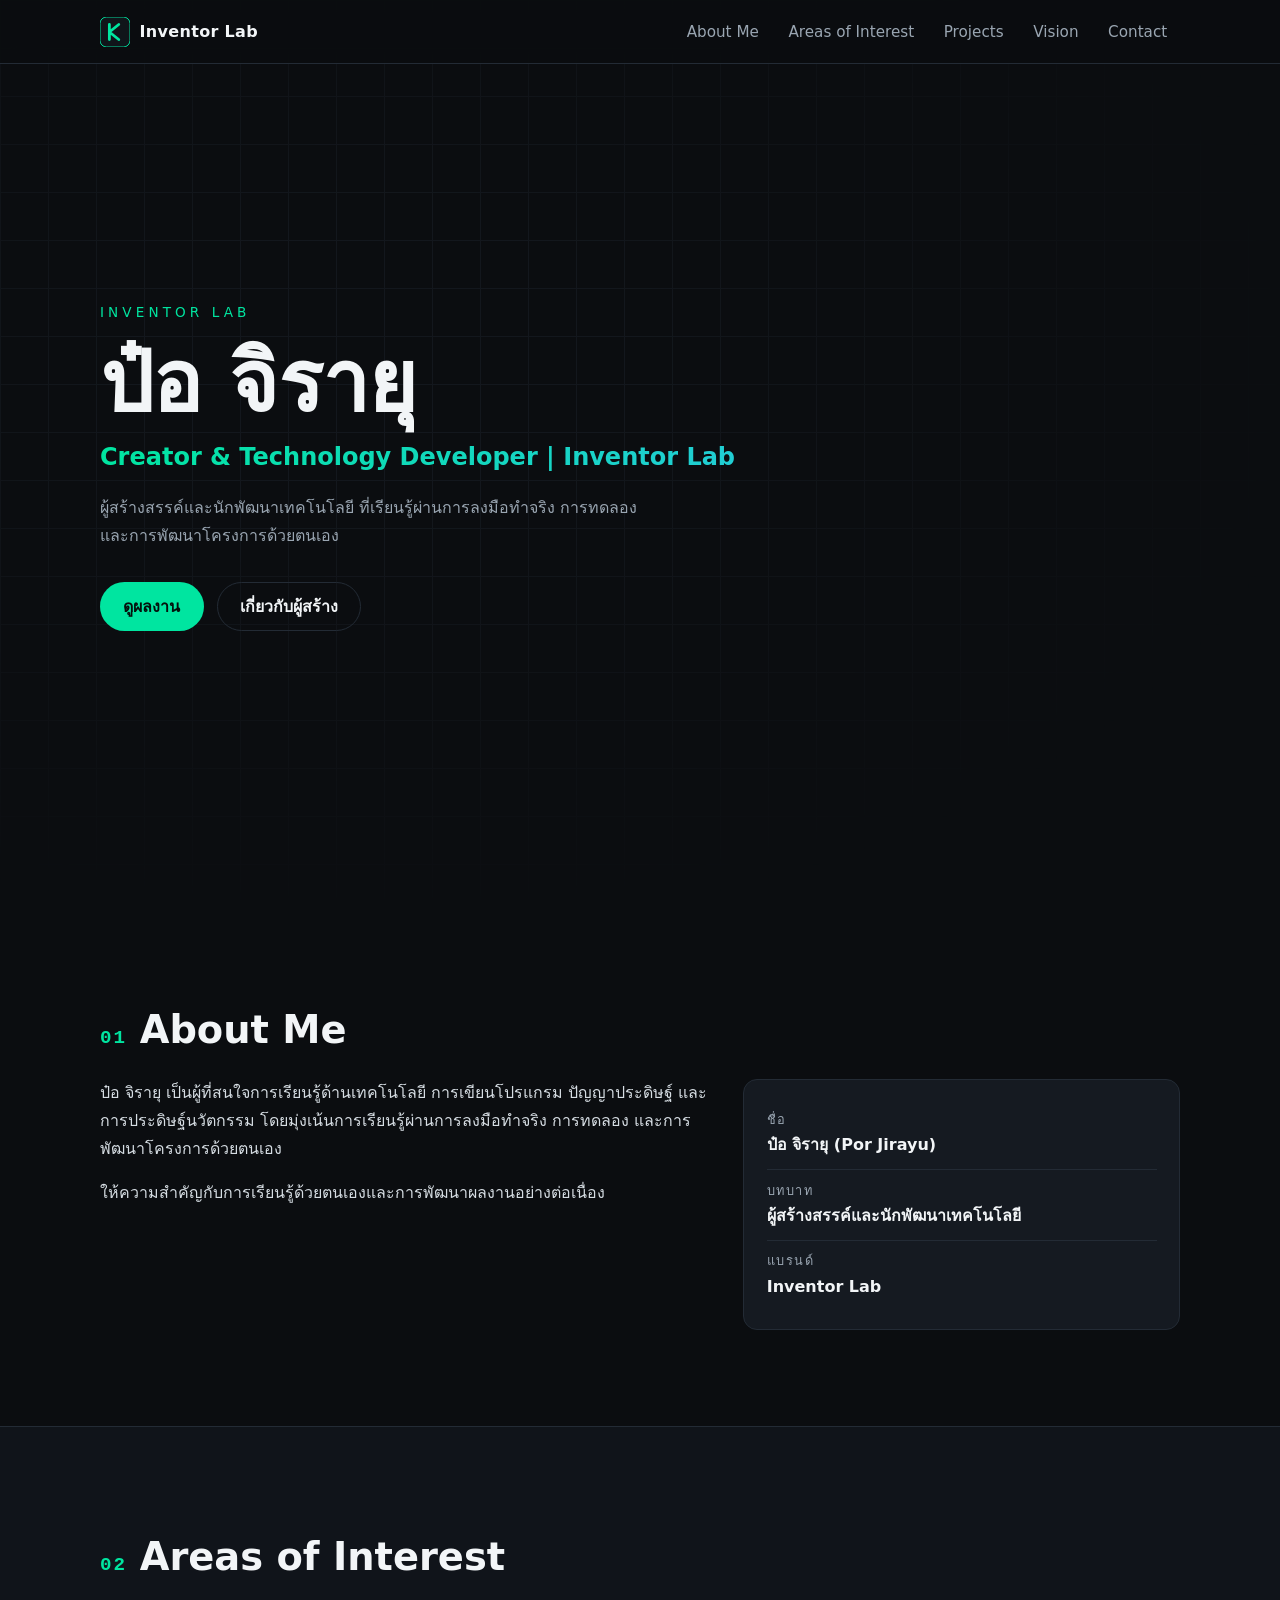
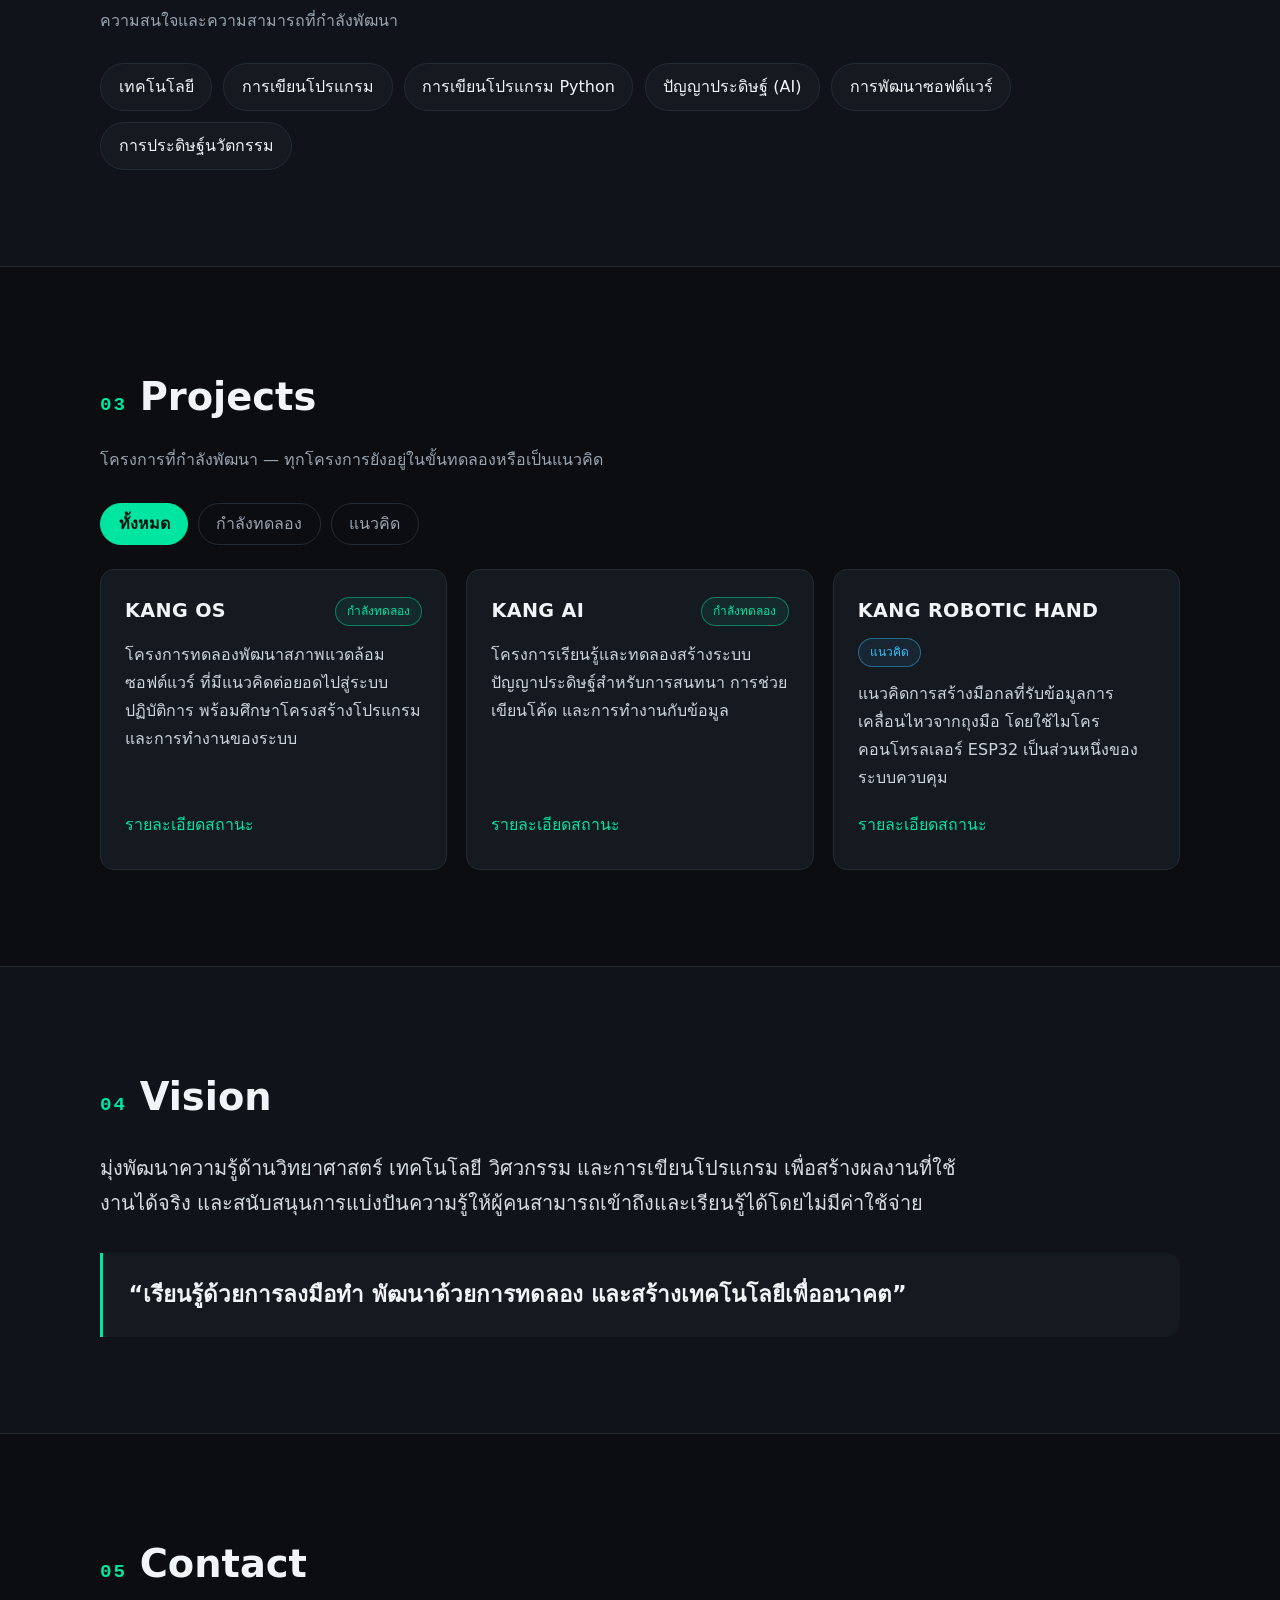
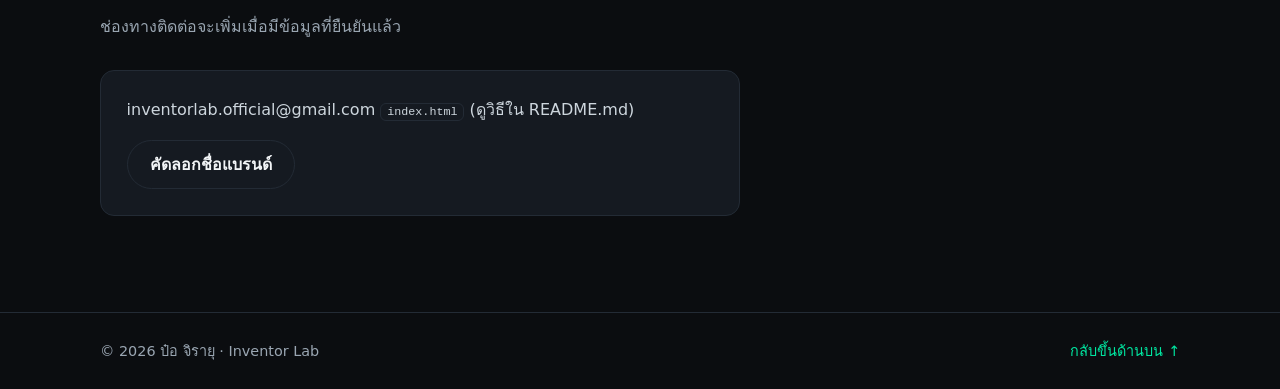
==== commit 9756ab21: "Update index.html" ====
--- a/index.html
+++ b/index.html
@@ -174,7 +174,7 @@
         <h2 id="contact-title" class="section-title reveal"><span class="idx">05</span> Contact</h2>
         <p class="section-lead reveal">ช่องทางติดต่อจะเพิ่มเมื่อมีข้อมูลที่ยืนยันแล้ว</p>
         <div class="contact-box reveal">
-          <p>ขณะนี้ยังไม่มีการเผยแพร่ช่องทางติดต่อสาธารณะ เจ้าของเว็บไซต์สามารถเพิ่มอีเมลหรือโซเชียลได้ที่ไฟล์ <code>index.html</code> (ดูวิธีใน README.md)</p>
+          <p>inventorlab.official@gmail.com <code>index.html</code> (ดูวิธีใน README.md)</p>
           <button type="button" class="btn btn-ghost" id="copyBtn" data-copy="Inventor Lab – ป๋อ จิรายุ">คัดลอกชื่อแบรนด์</button>
           <span class="copy-status" id="copyStatus" role="status" aria-live="polite"></span>
         </div>
